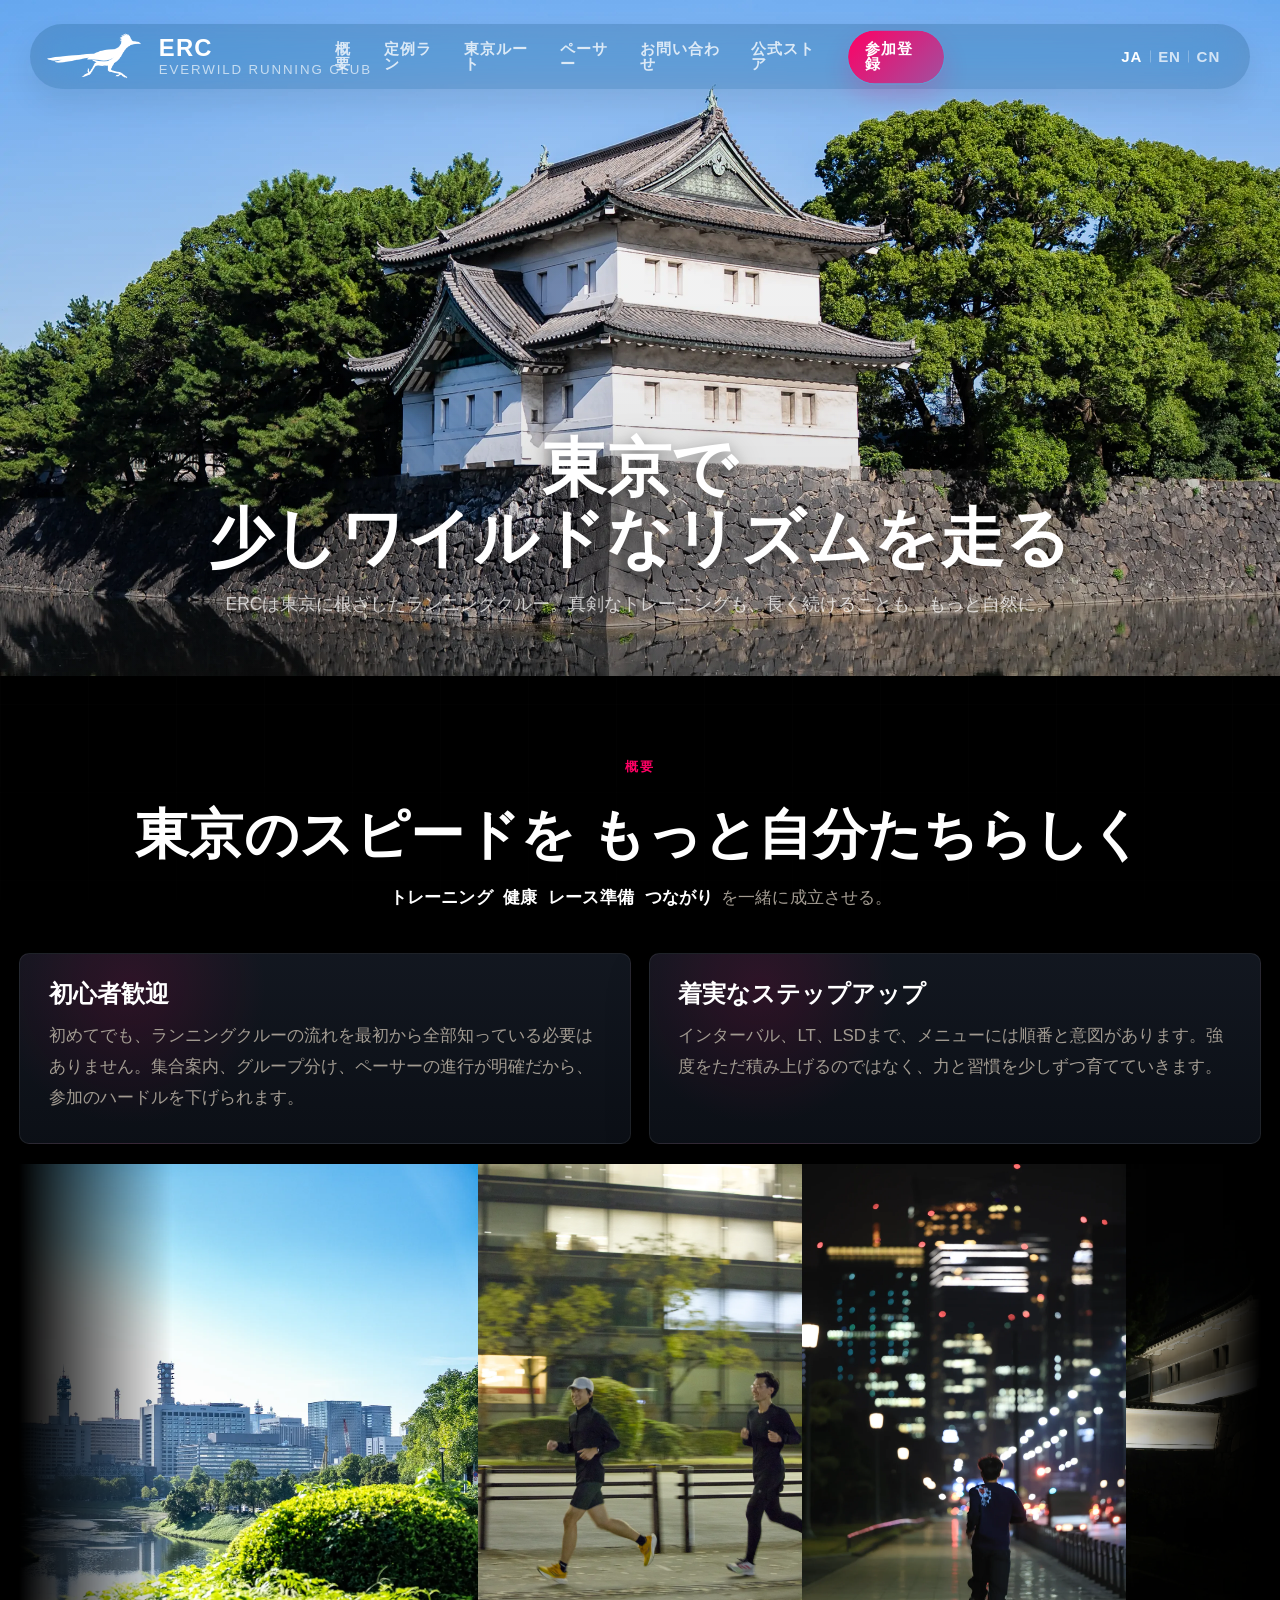
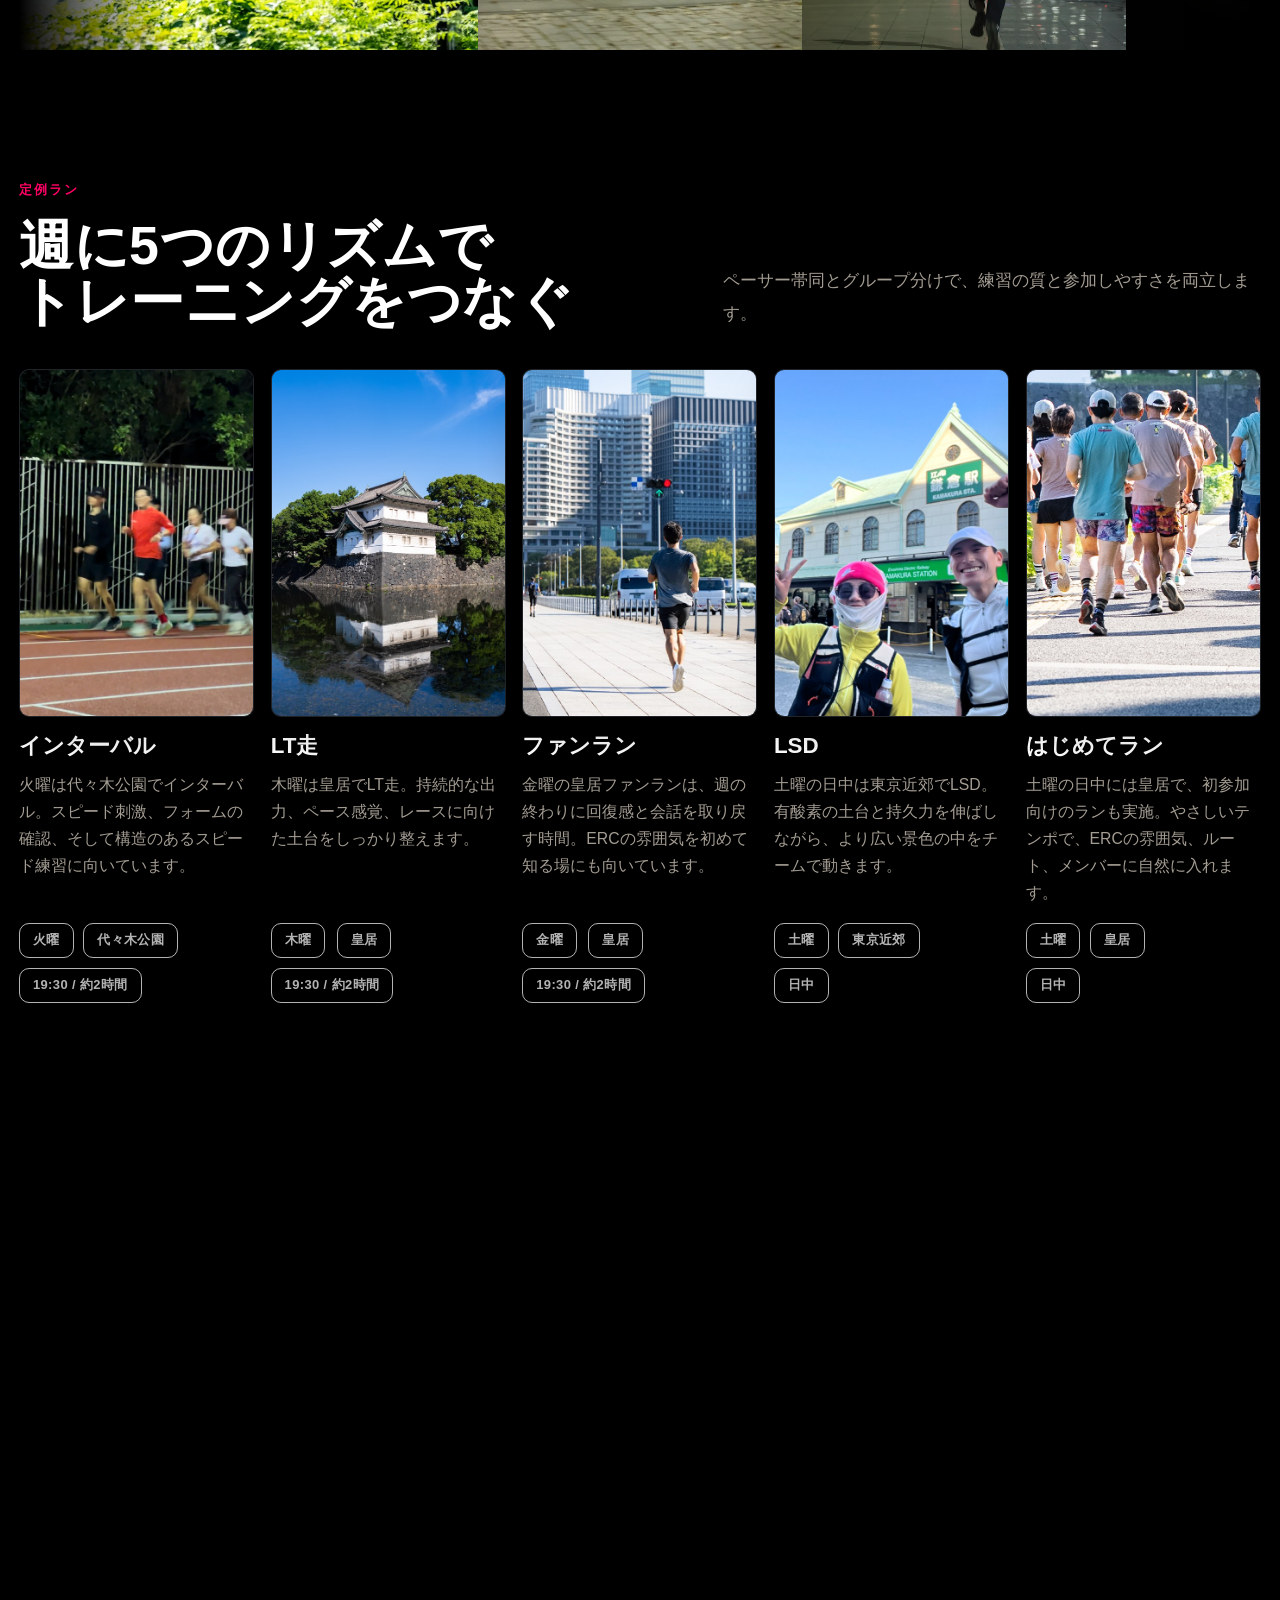
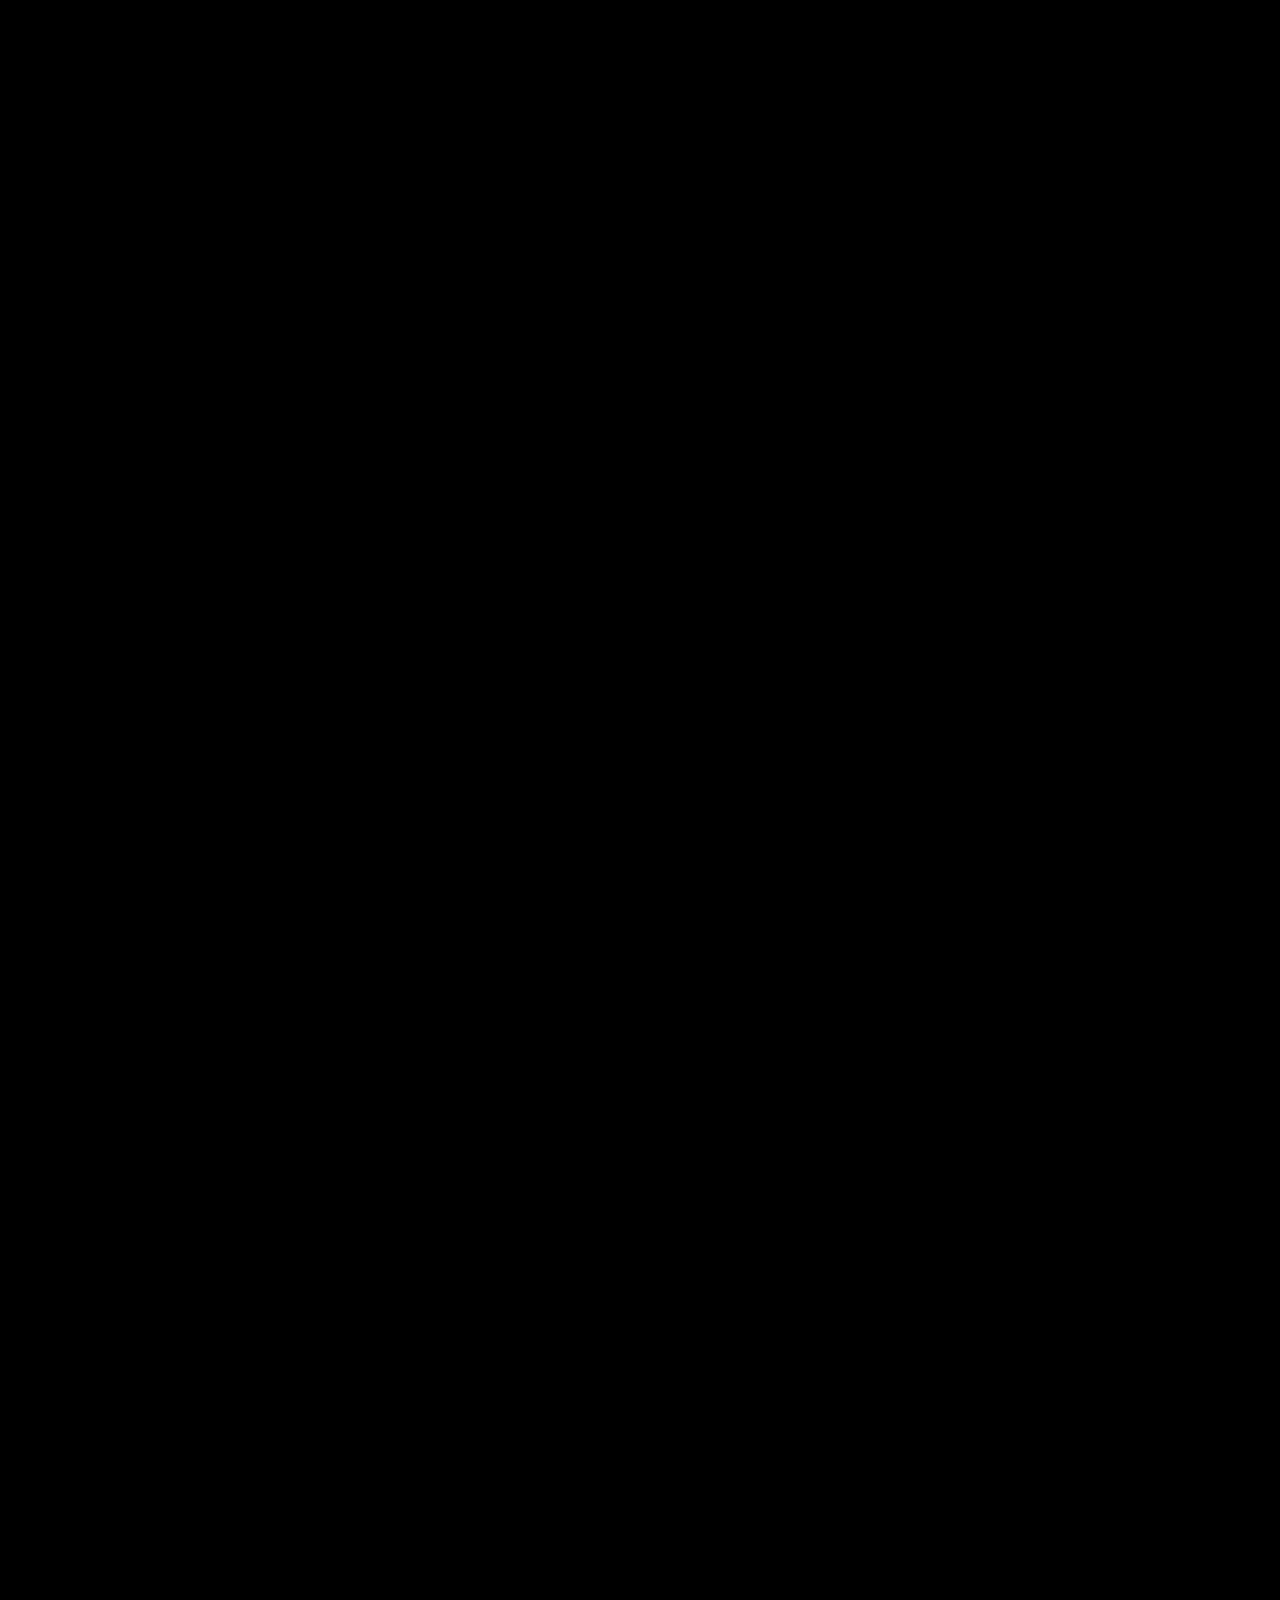
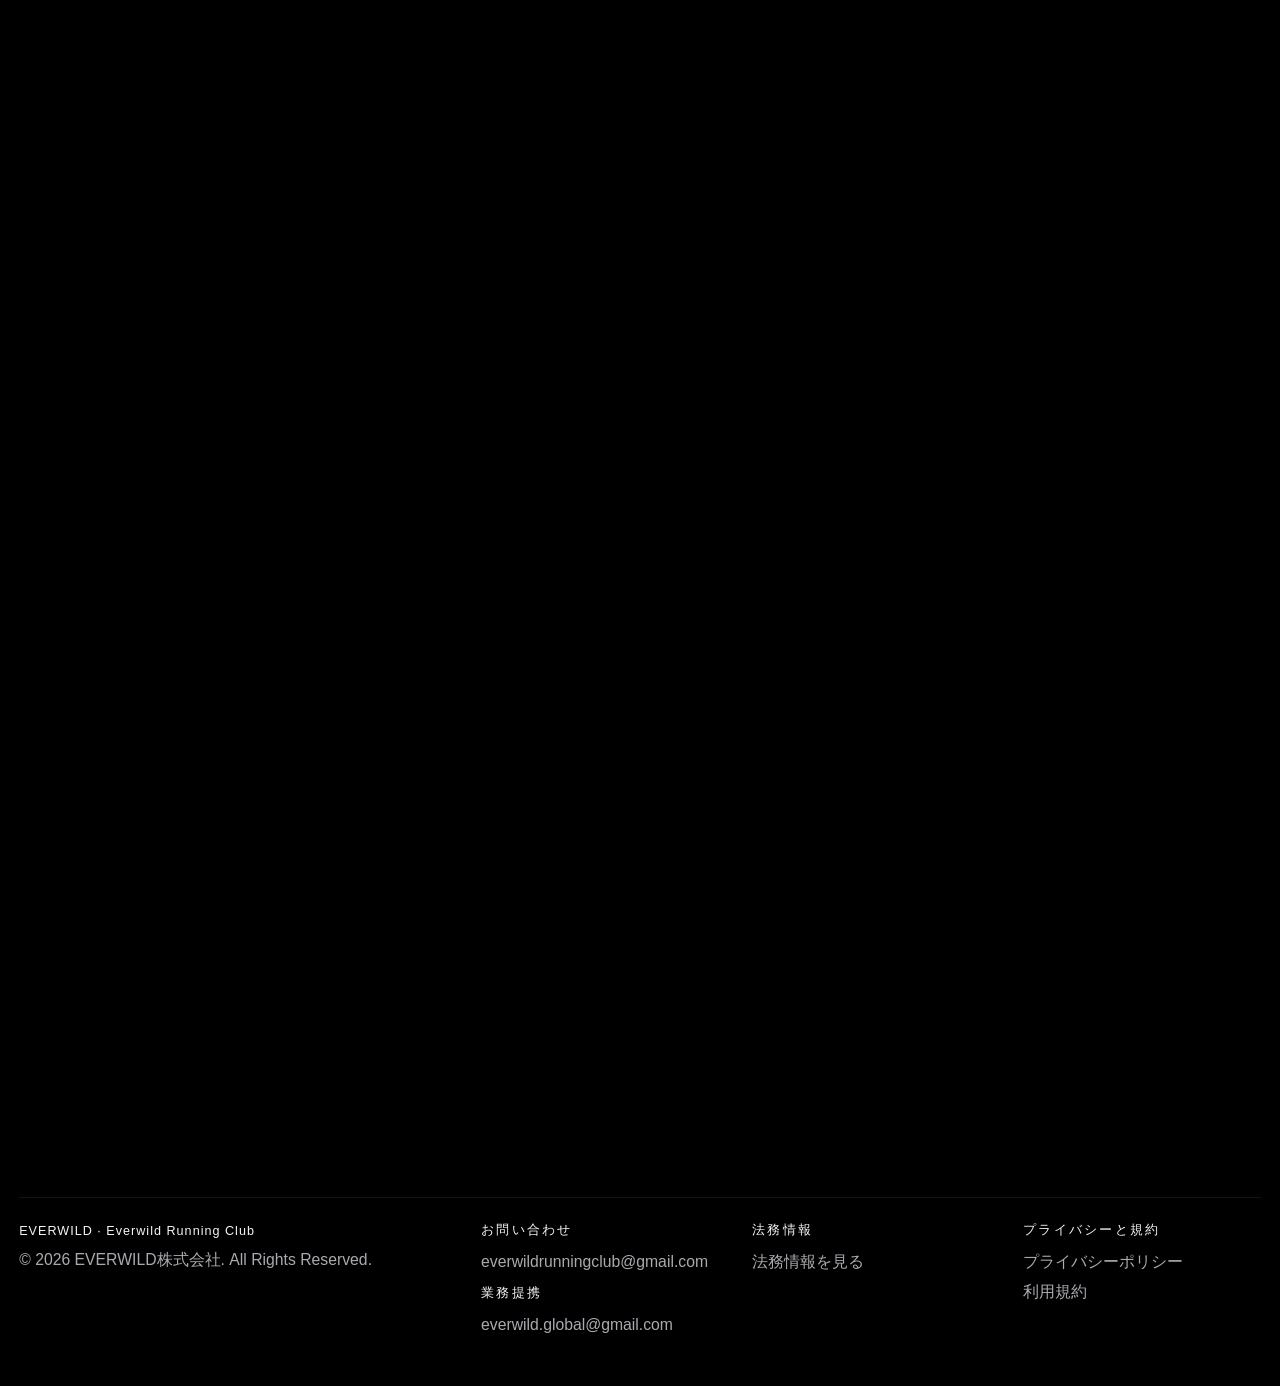
==== everwild-runningclub/index.html @ 0e00174e "Add files via upload" ====
﻿<!DOCTYPE html>
<html lang="ja">
<head>
  <meta charset="UTF-8">
  <meta name="viewport" content="width=device-width, initial-scale=1.0">
  <meta name="description" content="Everwild Running Club is a Tokyo running crew built around structured sessions, pace groups, and long-term consistency.">
  <meta name="theme-color" content="#07090d">
  <title>EVERWILD · Running Club</title>
  <link rel="canonical" href="https://www.everwild-runningclub.com/">
  <link rel="icon" type="image/png" sizes="512x512" href="./assets/images/logo/favicon-white-square.png">
  <link rel="apple-touch-icon" href="./assets/images/logo/favicon-white-square.png">
  <meta property="og:type" content="website">
  <meta property="og:site_name" content="EVERWILD">
  <meta property="og:title" content="EVERWILD · Running Club">
  <meta property="og:description" content="A Tokyo running crew built around structured sessions, pace groups, and long-term consistency.">
  <meta property="og:url" content="https://www.everwild-runningclub.com/">
  <meta property="og:image" content="https://www.everwild-runningclub.com/assets/images/logo/everwild-horizontal-white.png">
  <meta name="twitter:card" content="summary">
  <meta name="twitter:title" content="EVERWILD · Running Club">
  <meta name="twitter:description" content="A Tokyo running crew built around structured sessions, pace groups, and long-term consistency.">
  <meta name="twitter:image" content="https://www.everwild-runningclub.com/assets/images/logo/everwild-horizontal-white.png">
  <link rel="stylesheet" href="./assets/css/shared/site-core.css">
  <link rel="stylesheet" href="./assets/css/pages/home.css">
</head>
<body>
  <header class="site-header">
    <div class="shell">
      <a class="brand" href="#top" aria-label="Everwild Running Club">
        <div class="brand-mark">
          <img class="brand-mark-default" src="./assets/images/logo/logo-bird-mark-white-centered.png" alt="ERC logo">
          <img class="brand-mark-hover" src="./assets/images/logo/logo-bird-mark-hot-centered.png" alt="" aria-hidden="true">
        </div>
        <div class="brand-copy">
          <strong>ERC</strong>
          <span data-i18n="brandLine">Everwild Running Club</span>
        </div>
      </a>

      <div class="header-actions">
        <nav class="nav-links" aria-label="Primary navigation">
          <a href="#manifesto" data-i18n="navManifesto">关于我们</a>
          <a href="#schedule" data-i18n="navSchedule">常规活动</a>
          <a href="#routes" data-i18n="navRoutes">东京跑线</a>
          <a href="#pacers" data-i18n="navPacers">配速团队</a>
          <a class="nav-social" href="#join" data-i18n="navSocial">联系我们</a>
          <a href="#shop" data-i18n="navBrands">官方商店</a>
          <a class="nav-signup" href="./signup/index.html" data-i18n="navSignup">立即报名</a>
        </nav>

        <div class="lang-toggle" aria-label="Language switcher">
          <button type="button" class="is-active" data-lang-toggle="ja" aria-pressed="true">JA</button>
          <button type="button" data-lang-toggle="en" aria-pressed="false">EN</button>
          <button type="button" data-lang-toggle="zh" aria-pressed="false">CN</button>
        </div>
      </div>
    </div>
  </header>

  <main id="top">
    <section class="hero">
      <div class="hero-media" data-hero-carousel aria-hidden="true">
        <div class="hero-media-frame">
          <div class="hero-media-track">
            <figure class="hero-slide is-active">
              <img src="./assets/images/hero/hero-1.webp" alt="" loading="eager" fetchpriority="high" decoding="async" width="2560" height="1440">
            </figure>
            <figure class="hero-slide">
              <img src="./assets/images/hero/hero-2.webp" alt="" loading="eager" fetchpriority="low" decoding="async" width="2560" height="1440">
            </figure>
            <figure class="hero-slide">
              <img src="./assets/images/hero/hero-3.webp" alt="" loading="lazy" fetchpriority="low" decoding="async" width="2560" height="1440">
            </figure>
            <figure class="hero-slide">
              <img src="./assets/images/hero/hero-4.webp" alt="" loading="lazy" fetchpriority="low" decoding="async" width="2560" height="1440">
            </figure>
            <figure class="hero-slide">
              <img src="./assets/images/hero/hero-5.webp" alt="" loading="lazy" fetchpriority="low" decoding="async" width="2560" height="1440">
            </figure>
          </div>
        </div>
      </div>

      <div class="hero-grid">
        <div class="hero-copy" data-reveal>
          <h1 data-i18n-html="heroTitle"><span class="hero-line">在东京</span><span class="hero-line">跑出更野一点的节奏</span></h1>
          <p data-i18n="heroBody">ERC 是一个扎根东京的跑团。让认真训练和长期坚持都更容易</p>
        </div>
      </div>
    </section>

    <section id="manifesto">
      <div class="shell">
        <div class="section-intro" data-reveal>
          <div>
            <span class="section-kicker" data-i18n="manifestoKicker">关于我们</span>
            <h2 class="section-title-lockup" data-i18n-html="manifestoTitle">把东京的速度&nbsp;跑得更有风格</h2>
          </div>
          <p class="manifesto-intro-note" data-i18n-html="manifestoClosing">将 <strong>训练</strong> <strong>健康</strong> <strong>备赛</strong> <strong>社交</strong> 四件事一起成立。</p>
        </div>

        <div class="manifesto-grid">
          <div class="manifesto-card-grid">
            <article class="manifesto-card" data-reveal>
              <h3 data-i18n="manifestoCardTitleOne">新手友好</h3>
              <p data-i18n="manifestoCardBodyOne">第一次参加也不需要先懂一整套跑团规则。清楚的集合说明、分组节奏和领跑带队，会让加入这件事更轻松。</p>
            </article>

            <article class="manifesto-card" data-reveal>
              <h3 data-i18n="manifestoCardTitleTwo">科学进阶</h3>
              <p data-i18n="manifestoCardBodyTwo">从间歇、阈值到 LSD，训练安排有层次也有逻辑。不是一味堆强度，而是让能力和习惯都能一步步长出来。</p>
            </article>
          </div>

          <div class="manifesto-gallery" data-reveal>
            <div class="manifesto-carousel" data-manifesto-carousel>
              <div class="manifesto-carousel-frame">
                <div class="manifesto-carousel-track">
                  <figure class="manifesto-slide is-active" style="--slide-ratio: 2 / 3;">
                    <img src="./assets/images/about/about-1.webp" alt="" loading="lazy" decoding="async" width="1201" height="1800">
                  </figure>
                  <figure class="manifesto-slide" style="--slide-ratio: 2 / 3;">
                    <img src="./assets/images/about/about-2.webp" alt="" loading="lazy" decoding="async" width="1201" height="1800">
                  </figure>
                  <figure class="manifesto-slide" style="--slide-ratio: 2 / 3;">
                    <img src="./assets/images/about/about-3.webp" alt="" loading="lazy" decoding="async" width="1201" height="1800">
                  </figure>
                  <figure class="manifesto-slide" style="--slide-ratio: 2 / 3;">
                    <img src="./assets/images/about/about-4.webp" alt="" loading="lazy" decoding="async" width="1200" height="1800">
                  </figure>
                  <figure class="manifesto-slide" style="--slide-ratio: 3 / 2;">
                    <img src="./assets/images/about/about-5.webp" alt="" loading="lazy" decoding="async" width="2000" height="1333">
                  </figure>
                </div>
              </div>

            </div>
          </div>
        </div>
      </div>
    </section>

    <section class="schedule-section" id="schedule">
      <div class="shell">
        <div class="section-intro" data-reveal>
          <div>
            <span class="section-kicker" data-i18n="scheduleKicker">常规活动</span>
            <h2 class="section-title-lockup" data-i18n-html="scheduleTitle">一周五种节奏<br>让训练保持连续</h2>
          </div>
          <p data-i18n="scheduleBody">领跑带队 + 分组进行，让训练质量和加入体验同时成立。</p>
        </div>

        <div class="schedule-grid">
          <article class="schedule-item is-dark" data-reveal>
            <div class="schedule-card">
              <div class="schedule-visual">
                <img src="./assets/images/runs/interval-run.jpg" alt="Interval run session" loading="lazy" width="540" height="801">
              </div>
            </div>
            <div class="schedule-copy">
              <h3 data-i18n="scheduleCardTitleOne">间歇跑</h3>
              <p data-i18n="scheduleCardBodyOne">周二在代代木公园进行间歇跑，适合速度刺激、跑姿控制和更有结构的速度训练。</p>
              <div class="schedule-meta">
                <span class="schedule-day-tag" data-i18n="scheduleDayOne">Tuesday</span>
                <span data-i18n="scheduleMetaOneA">代代木公园</span>
                <span data-i18n="scheduleMetaOneB">19:30 / 约 2 小时</span>
              </div>
            </div>
          </article>

          <article class="schedule-item" data-reveal>
            <div class="schedule-card">
              <div class="schedule-visual">
                <img src="./assets/images/runs/threshold-run.jpg" alt="Threshold run session" loading="lazy" width="540" height="801">
              </div>
            </div>
            <div class="schedule-copy">
              <h3 data-i18n="scheduleCardTitleTwo">乳酸阈值跑</h3>
              <p data-i18n="scheduleCardBodyTwo">周四在皇居做乳酸阈值跑，让持续输出、节奏控制和比赛准备更扎实。</p>
              <div class="schedule-meta">
                <span class="schedule-day-tag" data-i18n="scheduleDayTwo">Thursday</span>
                <span data-i18n="scheduleMetaTwoA">皇居</span>
                <span data-i18n="scheduleMetaTwoB">19:30 / 约 2 小时</span>
              </div>
            </div>
          </article>

          <article class="schedule-item" data-reveal>
            <div class="schedule-card">
              <div class="schedule-visual">
                <img src="./assets/images/runs/social-run.jpg" alt="Social run session" loading="lazy" width="540" height="801">
              </div>
            </div>
            <div class="schedule-copy">
              <h3 data-i18n="scheduleCardTitleThree">欢乐跑</h3>
              <p data-i18n="scheduleCardBodyThree">周五皇居欢乐跑把社交和恢复感加回来，适合一周收尾，也适合第一次感受 ERC 氛围。</p>
              <div class="schedule-meta">
                <span class="schedule-day-tag" data-i18n="scheduleDayThree">Friday</span>
                <span data-i18n="scheduleMetaThreeA">皇居</span>
                <span data-i18n="scheduleMetaThreeB">19:30 / 约 2 小时</span>
              </div>
            </div>
          </article>

          <article class="schedule-item is-dark" data-reveal>
            <div class="schedule-card">
              <div class="schedule-visual">
                <img src="./assets/images/runs/lsd-run.jpg" alt="LSD session" loading="lazy" width="540" height="801">
              </div>
            </div>
            <div class="schedule-copy">
              <h3 data-i18n="scheduleCardTitleFour">LSD</h3>
              <p data-i18n="scheduleCardBodyFour">周六白天安排东京周边 LSD，把有氧底子和耐力容量拉起来，也让队伍在更开阔的场景里一起移动。</p>
              <div class="schedule-meta">
                <span class="schedule-day-tag" data-i18n="scheduleDayFour">Saturday</span>
                <span data-i18n="scheduleMetaFourA">东京周边</span>
                <span data-i18n="scheduleMetaFourB">白天进行</span>
              </div>
            </div>
          </article>

          <article class="schedule-item" data-reveal>
            <div class="schedule-card">
              <div class="schedule-visual">
                <img src="./assets/images/runs/beginner-run.jpg" alt="Beginner run session" loading="lazy" width="540" height="801">
              </div>
            </div>
            <div class="schedule-copy">
              <h3 data-i18n="scheduleCardTitleFive">新人募集跑</h3>
              <p data-i18n="scheduleCardBodyFive">周六白天也安排皇居新人募集跑，让第一次加入的人能在更友好的节奏里认识 ERC、认识路线、认识队友。</p>
              <div class="schedule-meta">
                <span class="schedule-day-tag" data-i18n="scheduleDayFive">Saturday</span>
                <span data-i18n="scheduleMetaFiveA">皇居</span>
                <span data-i18n="scheduleMetaFiveB">白天进行</span>
              </div>
            </div>
          </article>
        </div>
      </div>
    </section>

    <section class="route-section" id="routes">
      <div class="shell">
        <div class="section-intro" data-reveal>
          <div>
            <span class="section-kicker" data-i18n="routesKicker">东京跑线</span>
            <h2 class="section-title-lockup" data-i18n-html="routesTitle">在皇居提速<br>在代代木呼吸</h2>
          </div>
          <p data-i18n="routesBody">这两个场地已经足够构成 ERC 的训练地图。代代木偏速度刺激与热身空间，皇居偏节奏推进与稳定输出，两者一起构成东京跑团最容易被记住的场景。</p>
        </div>

        <div class="route-grid">
          <article class="route-card route-card--imperial" data-reveal>
            <span class="route-label" data-i18n="routeLabelOne">地点 01</span>
            <h3 data-i18n-html="routeTitleOne">Imperial<br>Palace</h3>
            <p data-i18n="routeBodyOne">皇居是 ERC 的稳定主场，承接周四乳酸阈值跑、周五欢乐跑以及周六新人募集跑。它兼具东京标识性和训练秩序感。</p>
          </article>

          <article class="route-card route-card--yoyogi" data-reveal>
            <span class="route-label" data-i18n="routeLabelTwo">地点 02</span>
            <h3 data-i18n-html="routeTitleTwo">代代木公园</h3>
            <p data-i18n="routeBodyTwo">代代木公园承接周二间歇跑，是更灵活、更开阔、也更适合做速度刺激的场地。它让 ERC 除了稳定的城市秩序感之外，也保留更轻更快的呼吸感。</p>
          </article>
        </div>
      </div>
    </section>

    <section class="pacer-section" id="pacers">
      <div class="shell">
        <div class="section-intro" data-reveal>
          <div>
            <span class="section-kicker" data-i18n="pacersKicker">配速团队</span>
            <h2 data-i18n-html="pacersTitle">把节奏带出来<br>把队伍带起来</h2>
          </div>
          <p data-i18n="pacersBody">在 ERC，pacer 的意义不是站在最前面拍照，而是把节奏、分组、安全感和活动体验真的组织起来。当前这版先用角色型介绍，之后你给我真实姓名、照片和配速能力，我就能替换成正式人物页。</p>
        </div>

        <div class="pacer-grid">
          <article class="pacer-card" data-reveal>
            <div class="pacer-photo pacer-photo--one" aria-hidden="true"></div>
            <h3 data-i18n-html="pacerTitleOne">Interval<br>Pacer</h3>
            <p data-i18n="pacerBodyOne">负责周二代代木间歇跑的带队和分组，让每一组都知道热身、主训练和恢复该怎么推进。</p>
            <div class="pacer-tags">
              <span data-i18n="pacerTagOneA">Tuesday</span>
              <span data-i18n="pacerTagOneB">Yoyogi</span>
              <span data-i18n="pacerTagOneC">Speed Work</span>
            </div>
          </article>

          <article class="pacer-card" data-reveal>
            <div class="pacer-photo pacer-photo--two" aria-hidden="true"></div>
            <h3 data-i18n-html="pacerTitleTwo">Threshold<br>Pacer</h3>
            <p data-i18n="pacerBodyTwo">负责周四皇居乳酸阈值跑的节奏控制，避免整队跑得过猛，也让训练更接近真正可持续的阈值刺激。</p>
            <div class="pacer-tags">
              <span data-i18n="pacerTagTwoA">Thursday</span>
              <span data-i18n="pacerTagTwoB">Imperial</span>
              <span data-i18n="pacerTagTwoC">Tempo</span>
            </div>
          </article>

          <article class="pacer-card" data-reveal>
            <div class="pacer-photo pacer-photo--three" aria-hidden="true"></div>
            <h3 data-i18n-html="pacerTitleThree">Social<br>Pacer</h3>
            <p data-i18n="pacerBodyThree">负责周五皇居欢乐跑，让一周的训练在更轻松、更欢迎聊天的氛围里收尾，也最适合带第一次来的成员融入。</p>
            <div class="pacer-tags">
              <span data-i18n="pacerTagThreeA">Friday</span>
              <span data-i18n="pacerTagThreeB">皇居</span>
              <span data-i18n="pacerTagThreeC">Conversation Pace</span>
            </div>
          </article>

          <article class="pacer-card" data-reveal>
            <div class="pacer-photo pacer-photo--four" aria-hidden="true"></div>
            <h3 data-i18n-html="pacerTitleFour">LSD<br>领跑员</h3>
            <p data-i18n="pacerBodyFour">负责周六 LSD 分组和长距离节奏控制，让长距离队伍保持更稳定的执行。</p>
            <div class="pacer-tags">
              <span data-i18n="pacerTagFourA">Saturday</span>
              <span data-i18n="pacerTagFourB">东京周边</span>
              <span data-i18n="pacerTagFourC">Long Run</span>
            </div>
          </article>
        </div>
      </div>
    </section>

    <section class="join-section" id="join">
      <div class="shell">
        <div class="contact-stage" data-reveal>
          <span class="section-kicker contact-kicker" data-i18n="joinKicker">联系我们</span>
          <div class="contact-icons">
            <a class="contact-icon contact-icon--xhs" href="https://www.xiaohongshu.com/user/profile/6888df4600000000280300a7" target="_blank" rel="noreferrer" aria-label="Xiaohongshu"></a>
            <a class="contact-icon contact-icon--ins" href="https://www.instagram.com/everwildrunningclub" target="_blank" rel="noreferrer" aria-label="Instagram"></a>
            <a class="contact-icon contact-icon--threads" href="https://www.threads.com/@everwildrunningclub" target="_blank" rel="noreferrer" aria-label="Threads"></a>
            <a class="contact-icon contact-icon--tiktok" href="https://www.tiktok.com/@everwildrunningclub" target="_blank" rel="noreferrer" aria-label="TikTok"></a>
            <span class="contact-icon contact-icon--x" aria-label="X"></span>
            <a class="contact-icon contact-icon--youtube" href="https://youtube.com/@everwildrunningclub" target="_blank" rel="noreferrer" aria-label="YouTube"></a>
          </div>
        </div>
      </div>
    </section>

    <section class="brands-section" id="shop">
      <div class="shell">
        <div class="brands-stage">
          <span class="section-kicker brands-kicker" data-i18n="shopKicker" data-reveal>官方商店</span>

          <div class="brand-network brand-network--shop">
            <div class="brand-node brand-node--gear brand-node--shop" data-reveal>
              <div class="brand-visual">
                <img src="./assets/images/logo/everwild-gear-horizontal-white.png" alt="EVERWILD G.E.A.R. logo" loading="lazy" decoding="async">
              </div>
            </div>
          </div>
        </div>
      </div>
    </section>

    <section class="signup-section" id="signup">
      <div class="shell">
        <div class="signup-card" data-reveal>
          <div class="signup-card-copy">
            <span class="section-kicker signup-card-kicker" data-i18n="signupKicker">立即报名</span>
            <h2 class="signup-title" data-i18n-html="signupTitle"><span class="section-title-line">和 ERC 一起开跑</span></h2>
            <p data-i18n="signupBody">填写独立报名页，留下基础信息和训练目标。我们会按活动节奏和分组方式，帮你更顺地加入第一场活动。</p>
          </div>

          <div class="signup-actions signup-card-actions">
            <a class="button button-secondary" href="#schedule" data-i18n="signupBrowse">查看活动</a>
            <a class="button button-primary" href="./signup/index.html" data-i18n="signupPrimary">立即报名</a>
          </div>
        </div>
      </div>
    </section>

    <section class="partners-section" id="partners">
      <div class="shell">
        <div class="partners-stage">
          <span class="section-kicker partners-kicker" data-i18n="partnersKicker" data-reveal>合作伙伴</span>

          <div class="partner-network">
            <a class="partner-link" href="https://www.nedao.com/" target="_blank" rel="noreferrer" aria-label="NEDAO" data-reveal>
              <img src="./assets/images/logo/nedao.avif" alt="NEDAO logo" loading="lazy" decoding="async">
            </a>
          </div>
        </div>
      </div>
    </section>

    <section class="brands-section" id="brands">
      <div class="shell">
        <div class="brands-stage">
          <span class="section-kicker brands-kicker" data-i18n="brandsKicker" data-reveal>品牌矩阵</span>

          <div class="brand-network">
            <div class="brand-node brand-node--core" data-reveal>
              <div class="brand-visual">
                <img src="./assets/images/logo/everwild-horizontal-white.png" alt="EVERWILD logo" loading="lazy" decoding="async">
              </div>
            </div>

            <span class="brand-divider" aria-hidden="true"></span>

            <div class="brand-node brand-node--gear" data-reveal>
              <div class="brand-visual">
                <img src="./assets/images/logo/everwild-gear-horizontal-white.png" alt="EVERWILD G.E.A.R. logo" loading="lazy" decoding="async">
              </div>
            </div>

            <span class="brand-divider" aria-hidden="true"></span>

            <div class="brand-node brand-node--club" data-reveal>
              <div class="brand-visual brand-visual--club">
                <img class="brand-card-mark" src="./assets/images/logo/logo-bird-mark-white-centered.png" alt="" loading="lazy" decoding="async">
                <div class="brand-card-club-lockup">
                  <strong>EVERWILD</strong>
                  <span>Running Club</span>
                </div>
              </div>
            </div>
          </div>
        </div>
      </div>
    </section>
  </main>

  <footer class="site-footer">
    <div class="footer-bar">
      <div class="footer-branding">
        <span class="footer-overline" data-i18n="footerBrandTitle">EVERWILD · Everwild Running Club</span>
        <span class="footer-brand">
          <span data-i18n="footerLeft">© 2026 EVERWILD株式会社. All Rights Reserved.</span>
        </span>
      </div>
      <div class="footer-links">
        <div class="footer-group">
          <span class="footer-group-title" data-i18n="footerContactTitle">联系方式</span>
          <div class="footer-link-list">
            <a class="footer-link" href="mailto:everwildrunningclub@gmail.com" data-i18n="footerContactEmail">everwildrunningclub@gmail.com</a>
          </div>
          <span class="footer-group-title" data-i18n="footerBizTitle">商务合作</span>
          <div class="footer-link-list">
            <a class="footer-link" href="mailto:everwild.global@gmail.com" data-i18n="footerBizEmail">everwild.global@gmail.com</a>
          </div>
        </div>
        <div class="footer-group">
          <span class="footer-group-title" data-i18n="footerLegalTitle">法务信息</span>
          <div class="footer-link-list">
            <a class="footer-link" href="./legal/index.html" data-i18n="footerLegalLink">查看法务信息</a>
          </div>
        </div>
        <div class="footer-group">
          <span class="footer-group-title" data-i18n="footerPolicyTitle">隐私与条款</span>
          <div class="footer-link-list">
            <a class="footer-link" href="./privacy/index.html" data-i18n="footerPrivacy">隐私政策</a>
            <a class="footer-link" href="./terms/index.html" data-i18n="footerTerms">使用条款</a>
          </div>
        </div>
      </div>
    </div>
  </footer>

  <script src="./assets/js/shared/site-i18n.js"></script>
  <script src="./assets/js/pages/home.js"></script>
</body>
</html>
---- everwild-runningclub/assets/css/shared/site-core.css ----
:root {
  --brand-hot: #ff0064;
  --brand-shift: #a050a0;
  --brand: var(--brand-hot);
  --brand-two: var(--brand-shift);
  --white: #ffffff;
  --line: rgba(255, 255, 255, 0.08);
  --card-radius: 10px;
  --content-width: min(1380px, calc(100vw - clamp(1.5rem, 3vw, 3rem)));
  --header-top-gap: clamp(1rem, 1.9vw, 1.45rem);
  --header-side-gap: clamp(1.3rem, 2.35vw, 1.8rem);
  --header-width: calc(100vw - (var(--header-side-gap) * 2));
  --header-shell-radius: 999px;
  --header-shell-gap: 1rem;
  --header-shell-padding-y: 0.36rem;
  --header-shell-padding-x: 0.92rem;
  --header-shell-background: rgba(30, 36, 46, 0.18);
  --header-shell-backdrop: blur(24px) saturate(145%);
  --header-shell-shadow: 0 14px 30px rgba(0, 0, 0, 0.08);
  --header-brand-offset: 0.48rem;
  --header-brand-gap: 0.98rem;
  --header-brand-mark-offset: 0.18rem;
  --header-brand-mark-shift: 2%;
  --header-brand-mark-scale: 1.08;
  --header-nav-gap: 1.05rem;
  --header-font: "Segoe UI Variable", "Segoe UI", Arial, "Microsoft YaHei", "PingFang SC", "Hiragino Sans GB", "Hiragino Sans", "Yu Gothic UI", "Yu Gothic", "Meiryo", "Noto Sans JP", sans-serif;
  --header-link-font-size: 0.86rem;
  --header-link-letter-spacing: 0.06em;
  --header-link-weight: 700;
  --header-signup-padding-y: 0.66rem;
  --header-signup-padding-x: 0.98rem;
  --header-lang-shell-padding: 0.2rem;
  --header-lang-button-padding-y: 0.46rem;
  --header-lang-button-padding-x: 0.84rem;
  --font-latin: "Segoe UI Variable", "Segoe UI", "Helvetica Neue", Arial, sans-serif;
  --font-zh: "Microsoft YaHei", "PingFang SC", "Noto Sans SC", "Source Han Sans SC", "Hiragino Sans GB", "Segoe UI", sans-serif;
  --font-ja: "Noto Sans JP", "Meiryo", "Yu Gothic UI", "Yu Gothic", "Hiragino Sans", "Segoe UI", sans-serif;
  --font-latin-apple: Arial, "Helvetica Neue", sans-serif;
  --font-zh-apple: "PingFang SC", "Hiragino Sans GB", "Noto Sans SC", "Source Han Sans SC", sans-serif;
  --font-ja-apple: "Hiragino Kaku Gothic ProN", "Hiragino Sans", "Noto Sans JP", sans-serif;
  --ui-font: var(--font-ja);
  --heading-font: var(--font-ja);
  --body-font: var(--font-ja);
  --font-body-weight: 400;
  --font-heading-weight: 650;
  --font-strong-weight: 700;
}

* {
  box-sizing: border-box;
}

html {
  scroll-behavior: smooth;
  -webkit-text-size-adjust: 100%;
  text-size-adjust: 100%;
  font-size: 17px;
  text-rendering: optimizeLegibility;
  -webkit-font-smoothing: antialiased;
  -moz-osx-font-smoothing: grayscale;
}

body {
  margin: 0;
  font-family: var(--body-font);
  font-weight: var(--font-body-weight);
}

html:lang(zh),
html[lang^="zh-"] {
  --ui-font: var(--font-zh);
  --heading-font: var(--font-zh);
  --body-font: var(--font-zh);
}

html:lang(en),
html[lang^="en-"] {
  --ui-font: var(--font-latin);
  --heading-font: var(--font-latin);
  --body-font: var(--font-latin);
}

html:lang(ja),
html[lang^="ja-"] {
  --ui-font: var(--font-ja);
  --heading-font: var(--font-ja);
  --body-font: var(--font-ja);
  --font-body-weight: 450;
  --font-heading-weight: 690;
  --font-strong-weight: 730;
  --header-link-weight: 720;
}

html[data-platform="apple"] {
  --font-body-weight: 430;
  --font-heading-weight: 680;
  --font-strong-weight: 720;
  --header-link-weight: 720;
}

html[data-platform="apple"]:lang(zh),
html[data-platform="apple"][lang^="zh-"] {
  --ui-font: var(--font-zh-apple);
  --heading-font: var(--font-zh-apple);
  --body-font: var(--font-zh-apple);
}

html[data-platform="apple"]:lang(en),
html[data-platform="apple"][lang^="en-"] {
  --ui-font: var(--font-latin-apple);
  --heading-font: var(--font-latin-apple);
  --body-font: var(--font-latin-apple);
}

html[data-platform="apple"]:lang(ja),
html[data-platform="apple"][lang^="ja-"] {
  --ui-font: var(--font-ja-apple);
  --heading-font: var(--font-ja-apple);
  --body-font: var(--font-ja-apple);
  --font-body-weight: 455;
  --font-heading-weight: 700;
  --font-strong-weight: 740;
  --header-link-weight: 730;
}

a {
  color: inherit;
  text-decoration: none;
}

img {
  display: block;
  max-width: 100%;
}

button,
input,
select,
textarea {
  font: inherit;
}

.shell {
  width: var(--content-width);
  margin: 0 auto;
}

.site-header {
  position: sticky;
  top: var(--header-top-gap);
  z-index: 100;
  padding: 0;
  background: transparent;
  border: 0;
  backdrop-filter: none;
}

.site-header .shell {
  width: var(--header-width);
  position: relative;
  display: flex;
  align-items: center;
  justify-content: space-between;
  gap: var(--header-shell-gap);
  padding: var(--header-shell-padding-y) var(--header-shell-padding-x);
  border-radius: var(--header-shell-radius);
  border: 0;
  background: var(--header-shell-background);
  backdrop-filter: var(--header-shell-backdrop);
  box-shadow: var(--header-shell-shadow);
}

.brand {
  display: inline-flex;
  align-items: center;
  gap: var(--header-brand-gap);
  min-width: 0;
  margin-left: var(--header-brand-offset);
}

.brand-mark {
  width: 4.8rem;
  height: 3rem;
  display: grid;
  place-items: center;
  overflow: visible;
  flex: 0 0 auto;
  margin-left: var(--header-brand-mark-offset);
}

.brand-mark img {
  grid-area: 1 / 1;
  width: 126%;
  height: auto;
  display: block;
  max-width: none;
  transform: translateX(var(--header-brand-mark-shift)) scale(var(--header-brand-mark-scale));
  transform-origin: center center;
  transition: opacity 180ms ease, transform 180ms ease;
}

.brand-mark .brand-mark-hover {
  opacity: 0;
}

.brand-copy {
  display: grid;
  gap: 0.15rem;
  min-width: 0;
  color: var(--white);
}

.brand-copy strong {
  font-family: var(--header-font);
  font-size: 1.36rem;
  line-height: 1;
  letter-spacing: 0.05em;
  text-transform: none;
  font-weight: 700;
  color: var(--white);
  transition: color 180ms ease;
}

.brand-copy span {
  font-family: var(--header-font);
  font-size: 0.76rem;
  letter-spacing: 0.14em;
  text-transform: uppercase;
  color: rgba(255, 255, 255, 0.66);
  white-space: nowrap;
  transition: color 180ms ease;
}

.brand:hover .brand-mark-default,
.brand:focus-visible .brand-mark-default {
  opacity: 0;
}

.brand:hover .brand-mark-hover,
.brand:focus-visible .brand-mark-hover {
  opacity: 1;
}

.brand:hover .brand-copy strong,
.brand:hover .brand-copy span,
.brand:focus-visible .brand-copy strong,
.brand:focus-visible .brand-copy span {
  color: var(--brand-hot);
}

.header-actions {
  display: flex;
  align-items: center;
  gap: var(--header-shell-gap);
  min-width: 0;
  margin-left: auto;
}

.nav-links {
  position: absolute;
  left: 50%;
  top: 50%;
  display: inline-flex;
  align-items: center;
  gap: var(--header-nav-gap);
  flex-wrap: nowrap;
  justify-content: center;
  min-width: 0;
  transform: translate(-50%, -50%);
}

.nav-links a,
.nav-link {
  font-family: var(--header-font);
  color: rgba(255, 255, 255, 0.78);
  font-size: var(--header-link-font-size);
  font-weight: 700;
  line-height: 1;
  letter-spacing: var(--header-link-letter-spacing);
  text-transform: none;
  transition: color 180ms ease;
}

.nav-links a:not(.nav-signup):hover,
.nav-links a:not(.nav-signup):focus-visible,
.nav-links a.is-current:not(.nav-signup),
.nav-link:not(.nav-signup):hover,
.nav-link:not(.nav-signup):focus-visible,
.nav-link.is-current:not(.nav-signup) {
  color: #ffffff;
}

.nav-signup {
  order: 99;
  position: relative;
  isolation: isolate;
  overflow: hidden;
  padding: var(--header-signup-padding-y) var(--header-signup-padding-x);
  border-radius: var(--header-shell-radius);
  border: 1px solid transparent;
  background: transparent;
  color: var(--white) !important;
  box-shadow: 0 12px 24px rgba(255, 0, 100, 0.18);
  transition:
    color 240ms cubic-bezier(0.22, 1, 0.36, 1),
    border-color 420ms cubic-bezier(0.22, 1, 0.36, 1),
    box-shadow 420ms cubic-bezier(0.22, 1, 0.36, 1);
}

.nav-signup::before,
.nav-signup::after {
  content: "";
  position: absolute;
  inset: 0;
  border-radius: inherit;
  pointer-events: none;
}

.nav-signup::before {
  z-index: -2;
  background: linear-gradient(135deg, var(--brand-hot), var(--brand-shift));
  opacity: 1;
  transition: opacity 420ms cubic-bezier(0.22, 1, 0.36, 1);
}

.nav-signup::after {
  z-index: -1;
  background: linear-gradient(135deg, rgba(255, 0, 100, 0.16), rgba(160, 80, 160, 0.12));
  opacity: 0;
  transition: opacity 420ms cubic-bezier(0.22, 1, 0.36, 1);
}

.nav-signup:hover,
.nav-signup:focus-visible {
  color: var(--white) !important;
  border-color: rgba(255, 0, 100, 0.72);
  box-shadow:
    0 12px 24px rgba(255, 0, 100, 0.12),
    0 0 0 1px rgba(255, 0, 100, 0.18) inset;
  transform: none;
}

.nav-signup:hover::before,
.nav-signup:focus-visible::before {
  opacity: 0;
}

.nav-signup:hover::after,
.nav-signup:focus-visible::after {
  opacity: 1;
}

.nav-social {
  order: 0;
}

.lang-toggle {
  position: absolute;
  right: calc(var(--header-shell-padding-x) + 0.78rem);
  top: 50%;
  transform: translateY(-50%);
  display: inline-flex;
  align-items: center;
  justify-content: flex-end;
  gap: 0.9rem;
  padding: 0;
  background: transparent;
  border: 0;
}

.lang-toggle button {
  display: inline-flex;
  align-items: center;
  justify-content: center;
  position: relative;
  font-family: var(--header-font);
  border: 0;
  border-radius: 0;
  padding: 0;
  cursor: pointer;
  color: rgba(255, 255, 255, 0.74);
  background: transparent;
  transition: color 180ms ease;
  font-size: var(--header-link-font-size);
  line-height: 1;
  font-weight: 700;
  letter-spacing: var(--header-link-letter-spacing);
}

.lang-toggle button + button::before {
  content: "";
  position: absolute;
  left: -0.48rem;
  top: 50%;
  width: 1px;
  height: 0.8em;
  background: rgba(255, 255, 255, 0.28);
  transform: translateY(-50%);
  pointer-events: none;
}

.lang-toggle button.is-active {
  color: var(--white);
}

.lang-toggle button:hover,
.lang-toggle button:focus-visible {
  color: var(--brand-hot);
}

@media (min-width: 1280px) {
  html {
    font-size: 17.5px;
  }
}

@media (min-width: 1600px) {
  :root {
    --content-width: min(1480px, calc(100vw - 2.25rem));
  }

  html {
    font-size: 18px;
  }
}

@media (max-width: 760px) {
  html {
    font-size: 16.25px;
  }

  :root {
    --header-top-gap: 0.95rem;
    --header-side-gap: 1.15rem;
  }

  .site-header .shell {
    flex-wrap: wrap;
    padding: 0.82rem 1rem;
  }

  .header-actions {
    width: 100%;
    gap: 0.8rem;
  }

  .site-header .shell,
  .header-actions,
  .nav-links {
    gap: 0.8rem;
  }

  .nav-links {
    position: static;
    order: 3;
    width: 100%;
    flex-wrap: wrap;
    justify-content: space-between;
    transform: none;
  }

  .lang-toggle {
    position: static;
    right: auto;
    top: auto;
    transform: none;
  }
}
---- everwild-runningclub/assets/css/pages/home.css ----
﻿:root {
  --ink: #f3ede5;
  --ink-soft: #d1c8bc;
  --sand: #06080d;
  --paper: #090b11;
  --stone: #131820;
  --text: #ece7df;
  --muted: #a39c92;
  --surface: rgba(15, 20, 27, 0.88);
  --surface-strong: rgba(19, 26, 36, 0.96);
  --surface-soft: rgba(255, 255, 255, 0.04);
  --shadow: 0 28px 80px rgba(0, 0, 0, 0.32);
  --section-scroll-offset: 5.9rem;
  --section-min-compact: clamp(430px, 56svh, 620px);
  --section-min-standard: clamp(540px, 70svh, 780px);
  --section-min-expanded: clamp(620px, 78svh, 860px);
  --hero-header-overlap: clamp(6.25rem, 8vw, 7.2rem);
  --hero-bottom-buffer: clamp(2.5rem, 3.5vw, 3.35rem);
  --hero-surface-background: transparent;
  --hero-height-desktop: calc(100svh + var(--hero-bottom-buffer));
  --hero-runtime-height: var(--hero-height-desktop);
  --hero-copy-width: min(100%, 56rem);
  --hero-copy-padding-top: clamp(6.4rem, 10vh, 8rem);
  --hero-copy-padding-bottom: clamp(3rem, 4.4vw, 4rem);
  --hero-subtitle-max-width: 34rem;
  --hero-subtitle-mobile-max-width: 30rem;
  --hero-mobile-padding-top: 1.8rem;
  --hero-mobile-copy-min-height: min(80svh, 760px);
  --hero-mobile-copy-padding-top: 6.2rem;
  --hero-mobile-copy-padding-bottom: 2.8rem;
}

body {
  background: #000000;
  color: var(--text);
  overflow-x: hidden;
}

body::before {
  content: "";
  position: fixed;
  inset: 0;
  z-index: -1;
  background-image:
    linear-gradient(rgba(255, 255, 255, 0.03) 1px, transparent 1px),
    linear-gradient(90deg, rgba(255, 255, 255, 0.03) 1px, transparent 1px);
  background-size: 88px 88px;
  mask-image: linear-gradient(180deg, rgba(0, 0, 0, 0.5), rgba(0, 0, 0, 0.14));
  pointer-events: none;
}

::selection {
  background: rgba(255, 0, 100, 0.24);
}

section > .shell {
  min-height: var(--section-min-standard);
  display: grid;
  align-content: start;
}

@supports (content-visibility: auto) {
  #manifesto > .shell,
  .schedule-section > .shell,
  .route-section > .shell,
  .pacer-section > .shell,
  .partners-section > .shell,
  .brands-section > .shell,
  .join-section > .shell,
  .signup-section > .shell,
  footer .shell {
    content-visibility: auto;
    contain-intrinsic-size: 720px;
  }
}

#manifesto > .shell,
.route-section > .shell {
  min-height: clamp(560px, 72svh, 800px);
}

.schedule-section > .shell,
.pacer-section > .shell {
  min-height: var(--section-min-expanded);
}

.signup-section > .shell {
  min-height: auto;
}
    .hero {
      position: relative;
      overflow: hidden;
      margin-top: calc(var(--hero-header-overlap) * -1);
      height: var(--hero-runtime-height);
      min-height: var(--hero-runtime-height);
      padding: 0;
      background: var(--hero-surface-background);
      color: var(--white);
    }

    .hero-media {
      position: absolute;
      inset: 0;
      pointer-events: none;
      z-index: 0;
    }

    .hero-media-frame {
      width: 100%;
      height: 100%;
      min-height: 100%;
      overflow: hidden;
    }

    .hero-media-track {
      position: relative;
      width: 100%;
      height: 100%;
    }

.hero-slide {
      margin: 0;
      position: absolute;
      inset: 0;
      display: block;
      width: 100%;
      height: 100%;
      min-height: 100%;
      opacity: 0;
      transition: opacity 900ms ease;
      will-change: opacity;
      overflow: hidden;
      pointer-events: none;
    }

    .hero-slide.is-active {
      opacity: 1;
      z-index: 1;
    }

    .hero-slide img {
      width: 100%;
      height: auto;
      object-fit: contain;
      object-position: top center;
      filter: none;
      transform: none;
      align-self: flex-start;
    }

    .hero::before {
      content: "";
      position: absolute;
      inset: 0;
      background: linear-gradient(180deg, rgba(8, 10, 15, 0) 0%, rgba(8, 10, 15, 0.06) 54%, rgba(8, 10, 15, 0.18) 100%);
      pointer-events: none;
      z-index: 1;
    }

    .hero::after {
      content: none;
    }

    .hero-grid {
      width: var(--content-width);
      height: 100%;
      min-height: 100%;
      margin: 0 auto;
      display: grid;
      grid-template-columns: 1fr;
      justify-items: center;
      position: relative;
      z-index: 2;
    }

    .hero-copy {
      width: var(--hero-copy-width);
      height: 100%;
      min-height: 100%;
      padding: var(--hero-copy-padding-top) 0 var(--hero-copy-padding-bottom);
      position: relative;
      display: flex;
      flex-direction: column;
      justify-content: flex-end;
      align-items: center;
      text-align: center;
    }

    .eyebrow {
      display: inline-flex;
      align-items: center;
      color: rgba(255, 255, 255, 0.76);
      font-size: 0.76rem;
      letter-spacing: 0.14em;
      text-transform: uppercase;
    }

    .eyebrow::before {
      content: none;
    }

    .hero-copy h1 {
      margin: 0;
      max-width: none;
      display: inline-flex;
      flex-direction: column;
      align-items: center;
      gap: 0.08em;
      font-family: var(--heading-font);
      font-size: clamp(2.8rem, 5vw, 5.2rem);
      line-height: 1.02;
      letter-spacing: 0.01em;
      text-transform: none;
      font-weight: var(--font-heading-weight);
      white-space: normal;
      color: var(--white);
      text-shadow: 0 0.08em 0.22em rgba(0, 0, 0, 0.34), 0 0.45rem 1.8rem rgba(0, 0, 0, 0.34);
    }

    .hero-copy h1 .hero-line {
      display: block;
      white-space: nowrap;
    }

    .hero-copy p {
      margin: 1rem 0 0;
      max-width: var(--hero-subtitle-max-width);
      font-size: clamp(1rem, 1.1vw, 1.12rem);
      line-height: 1.75;
      color: rgba(255, 255, 255, 0.72);
      text-shadow: 0 0.24rem 1rem rgba(0, 0, 0, 0.3);
    }

    html[lang^="ja"] .hero-copy p {
      display: inline-block;
      align-self: center;
      width: max-content;
      max-width: none !important;
      overflow: visible;
      white-space: nowrap;
    }

    html[lang^="en"] .hero-copy p {
      width: fit-content;
      max-width: none;
      white-space: nowrap;
      font-size: clamp(1rem, 1.1vw, 1.12rem);
      line-height: 1.7;
    }

    .button {
      display: inline-flex;
      align-items: center;
      justify-content: center;
      gap: 0.6rem;
      min-height: 3.2rem;
      padding: 0.9rem 1.35rem;
      border-radius: 999px;
      border: 1px solid transparent;
      font-weight: var(--font-strong-weight);
      letter-spacing: 0.06em;
      text-transform: none;
      transition: transform 180ms ease, box-shadow 180ms ease, border-color 180ms ease, background 180ms ease;
    }

    .button:hover,
    .button:focus-visible {
      transform: translateY(-2px);
    }

    .button-primary {
      background: linear-gradient(135deg, var(--brand-hot), var(--brand-shift));
      color: var(--white);
      box-shadow: 0 18px 40px rgba(255, 0, 100, 0.26);
    }

    .button-secondary {
      border-color: rgba(255, 255, 255, 0.22);
      color: var(--white);
      background: rgba(255, 255, 255, 0.04);
    }

    section {
      position: relative;
      padding: 3.15rem 0 4.2rem;
      scroll-margin-top: var(--section-scroll-offset);
    }

    #manifesto {
      padding-top: clamp(4.2rem, 6.4vw, 5.4rem);
    }

    .section-intro {
      display: grid;
      grid-template-columns: minmax(0, 1fr) minmax(260px, 0.8fr);
      gap: 1.8rem;
      align-items: end;
      margin-bottom: 2.2rem;
    }

    .section-kicker {
      display: inline-flex;
      align-items: center;
      margin-bottom: 1rem;
      color: var(--brand-hot);
      letter-spacing: 0.16em;
      text-transform: uppercase;
      font-size: 0.75rem;
      font-weight: 800;
    }

    .section-kicker::before {
      content: none;
    }

    .section-intro h2 {
      margin: 0;
      max-width: 13ch;
      font-family: var(--heading-font);
      font-size: clamp(2.15rem, 4.2vw, 3.8rem);
      line-height: 1.06;
      letter-spacing: 0.01em;
      text-transform: none;
      color: var(--white);
      font-weight: var(--font-heading-weight);
    }

    .section-intro .section-title-lockup {
      max-width: none;
    }

    .section-intro p {
      margin: 0;
      font-size: 0.98rem;
      line-height: 1.95;
      color: var(--muted);
    }

    .manifesto-intro-note {
      max-width: 24rem;
      font-size: 0.92rem;
      line-height: 1.9;
      letter-spacing: 0.01em;
      color: rgba(255, 255, 255, 0.76);
    }

    #manifesto .section-intro {
      grid-template-columns: 1fr;
      justify-items: center;
      text-align: center;
      gap: 1rem;
    }

    #manifesto .section-intro > div {
      width: 100%;
      display: grid;
      justify-items: center;
      gap: 0.72rem;
    }

    #manifesto .section-intro .section-kicker {
      justify-self: center;
    }

    #manifesto .section-intro h2 {
      max-width: none;
    }

    #manifesto .manifesto-intro-note {
      max-width: 36rem;
    }

    .manifesto-intro-note strong {
      color: var(--white);
      font-weight: var(--font-strong-weight);
      margin: 0 0.16rem;
    }

    .manifesto-grid {
      display: grid;
      gap: 1.15rem;
    }

    .manifesto-card-grid {
      display: grid;
      grid-template-columns: repeat(2, minmax(0, 1fr));
      gap: 1rem;
    }

    .manifesto-card {
      padding: 1.65rem;
      border-radius: var(--card-radius);
      background:
        radial-gradient(circle at 18% 18%, rgba(255, 0, 100, 0.12), transparent 26%),
        linear-gradient(180deg, rgba(19, 24, 33, 0.96), rgba(12, 16, 23, 0.96));
      border: 1px solid rgba(255, 255, 255, 0.08);
      box-shadow: 0 18px 46px rgba(0, 0, 0, 0.2);
      transition: transform 260ms ease, border-color 260ms ease, box-shadow 260ms ease;
    }

    .manifesto-card:hover,
    .manifesto-card:focus-within {
      transform: translateY(-0.32rem);
      border-color: rgba(255, 255, 255, 0.16);
      box-shadow: 0 26px 58px rgba(0, 0, 0, 0.26);
    }

    .manifesto-card h3 {
      margin: 0 0 0.75rem;
      font-family: var(--heading-font);
      font-size: clamp(1.18rem, 1.85vw, 1.58rem);
      line-height: 1.08;
      letter-spacing: 0;
      color: var(--white);
      font-weight: var(--font-heading-weight);
      white-space: nowrap;
    }

    .manifesto-card p {
      margin: 0;
      color: var(--muted);
      line-height: 1.82;
      font-size: 0.97rem;
    }

    .manifesto-gallery {
      padding: 0;
      background: transparent;
      border: 0;
      box-shadow: none;
    }

    .manifesto-carousel {
      display: grid;
      gap: 0;
    }

    .manifesto-carousel-frame {
      position: relative;
      overflow: hidden;
      height: clamp(21rem, 38vw, 31rem);
      border-radius: 0;
      background: transparent;
      border: 0;
      box-shadow: none;
      --carousel-fade-edge: clamp(4.4rem, 12vw, 9.5rem);
      -webkit-mask-image: linear-gradient(
        90deg,
        transparent 0,
        #000 var(--carousel-fade-edge),
        #000 calc(100% - var(--carousel-fade-edge)),
        transparent 100%
      );
      mask-image: linear-gradient(
        90deg,
        transparent 0,
        #000 var(--carousel-fade-edge),
        #000 calc(100% - var(--carousel-fade-edge)),
        transparent 100%
      );
      -webkit-mask-repeat: no-repeat;
      mask-repeat: no-repeat;
      -webkit-mask-size: 100% 100%;
      mask-size: 100% 100%;
    }

    .manifesto-carousel-track {
      display: flex;
      align-items: stretch;
      width: max-content;
      height: 100%;
      transition: transform 760ms cubic-bezier(0.22, 0.61, 0.36, 1);
      will-change: transform;
    }

    .manifesto-slide {
      margin: 0;
      position: relative;
      flex: 0 0 auto;
      width: auto;
      height: 100%;
      aspect-ratio: var(--slide-ratio, 2 / 3);
      display: flex;
      align-items: center;
      justify-content: center;
      padding: 0;
    }

    .manifesto-slide::after {
      content: none;
    }

    .manifesto-slide img {
      width: 100%;
      height: 100%;
      object-fit: cover;
      object-position: center;
      filter: none;
    }

    .manifesto-line {
      padding: 1.2rem 1.4rem 1.25rem;
      border-radius: var(--card-radius);
      background:
        linear-gradient(135deg, rgba(255, 0, 100, 0.14), rgba(160, 80, 160, 0.14)),
        rgba(255, 255, 255, 0.03);
      border: 1px solid rgba(255, 255, 255, 0.08);
      color: rgba(255, 255, 255, 0.84);
      text-align: center;
      line-height: 1.8;
      font-size: 1rem;
      letter-spacing: 0.02em;
    }

    .manifesto-line strong {
      color: var(--white);
      font-weight: var(--font-strong-weight);
      margin: 0 0.18rem;
    }

    .route-section {
      background: transparent;
    }

    .route-grid {
      display: grid;
      grid-template-columns: repeat(2, minmax(0, 1fr));
      gap: 1.25rem;
    }

    .route-card {
      --route-image: none;
      --route-focus: 50% 50%;
      --route-zoom: 1.04;
      position: relative;
      min-height: 24.5rem;
      padding: 2rem;
      border-radius: var(--card-radius);
      overflow: hidden;
      background: var(--surface);
      border: 1px solid rgba(255, 255, 255, 0.08);
      box-shadow: 0 24px 60px rgba(0, 0, 0, 0.22);
      display: grid;
      align-content: end;
      isolation: isolate;
      transition: transform 260ms ease, border-color 260ms ease, box-shadow 260ms ease;
    }

    .route-card::before {
      content: "";
      position: absolute;
      inset: 0;
      background-image: var(--route-image);
      background-size: cover;
      background-position: var(--route-focus);
      background-repeat: no-repeat;
      transform: scale(var(--route-zoom));
      transform-origin: center center;
      transition: transform 900ms ease, filter 900ms ease;
      z-index: -2;
    }

    .route-card--imperial {
      --route-image: url("../../images/routes/imperial.webp");
      --route-focus: 50% 50%;
      --route-zoom: 1.04;
    }

    .route-card--yoyogi {
      --route-image: url("../../images/routes/yoyogi.webp");
      --route-focus: 50% 50%;
      --route-zoom: 1.04;
    }

    .route-card::after {
      content: none;
    }

    .route-card .route-label {
      display: inline-flex;
      align-items: center;
      width: fit-content;
      gap: 0.6rem;
      padding: 0.45rem 0.85rem;
      border-radius: 999px;
      background: rgba(255, 255, 255, 0.08);
      border: 1px solid rgba(255, 255, 255, 0.14);
      color: rgba(255, 255, 255, 0.74);
      font-size: 0.78rem;
      letter-spacing: 0.16em;
      text-transform: uppercase;
    }

    .route-card h3 {
      margin: 1rem 0 0.7rem;
      max-width: none;
      font-family: var(--heading-font);
      font-size: clamp(2.2rem, 4.2vw, 3.6rem);
      line-height: 1.03;
      letter-spacing: 0.01em;
      text-transform: none;
      color: var(--white);
      font-weight: var(--font-heading-weight);
      text-shadow: 0 0.08em 0.24em rgba(0, 0, 0, 0.38), 0 0.5rem 1.5rem rgba(0, 0, 0, 0.34);
    }

    .route-card p {
      max-width: 32rem;
      margin: 0;
      color: rgba(255, 255, 255, 0.72);
      line-height: 1.9;
      font-size: 0.98rem;
      text-shadow: 0 0.28rem 1rem rgba(0, 0, 0, 0.32);
    }

    .route-card:hover::before {
      transform: scale(1.06);
      filter: saturate(1.05) contrast(1.04);
    }


    .schedule-section {
      background: transparent;
    }

    .schedule-grid {
      display: grid;
      grid-template-columns: repeat(5, minmax(0, 1fr));
      gap: 0.95rem;
    }

    .schedule-item {
      display: flex;
      flex-direction: column;
      min-width: 0;
    }

    .schedule-card {
      position: relative;
      min-height: 0;
      padding: 0;
      border-radius: var(--card-radius);
      overflow: hidden;
      background: var(--surface);
      border: 1px solid rgba(255, 255, 255, 0.08);
      box-shadow: 0 18px 46px rgba(0, 0, 0, 0.2);
      transition: transform 260ms ease, border-color 260ms ease, box-shadow 260ms ease;
    }

    .schedule-visual {
      width: 100%;
      overflow: hidden;
      background: rgba(255, 255, 255, 0.02);
    }

    .schedule-visual img {
      display: block;
      width: 100%;
      height: auto;
      transform: scale(1);
      transition: transform 320ms ease;
    }

    .schedule-card::before {
      content: none;
    }

    .schedule-item.is-dark .schedule-card {
      background: var(--surface);
      border-color: rgba(255, 255, 255, 0.08);
      color: var(--text);
    }

    .schedule-copy {
      width: 100%;
      display: flex;
      flex-direction: column;
      align-items: flex-start;
      flex: 1;
      padding-top: 1rem;
    }

    .schedule-day,
    .schedule-day-tag {
      display: inline-flex;
      align-items: center;
      justify-content: center;
      width: fit-content;
      min-height: 2rem;
      padding: 0.42rem 0.74rem;
      border-radius: var(--card-radius);
      background: transparent;
      border: 1px solid rgba(255, 255, 255, 0.7);
      color: rgba(255, 255, 255, 0.7);
      font-size: 0.75rem;
      letter-spacing: 0.08em;
      text-transform: uppercase;
      font-weight: var(--font-strong-weight);
      transition: border-color 220ms ease, color 220ms ease;
    }

    .schedule-copy h3 {
      margin: 0 0 0.7rem;
      font-family: var(--heading-font);
      font-size: clamp(1.28rem, 1.35vw, 1.56rem);
      line-height: 1.1;
      letter-spacing: 0;
      text-transform: none;
      color: var(--white);
      font-weight: var(--font-heading-weight);
    }

    .schedule-copy p {
      margin: 0;
      color: var(--muted);
      line-height: 1.72;
      font-size: 0.9rem;
    }

    .schedule-meta {
      display: grid;
      grid-template-columns: repeat(2, max-content);
      justify-items: start;
      align-content: start;
      gap: 0.55rem;
      margin-top: auto;
      padding-top: 0.95rem;
    }

    .schedule-meta span {
      display: inline-flex;
      align-items: center;
      max-width: 100%;
      min-height: 2rem;
      width: fit-content;
      padding: 0.42rem 0.74rem;
      border-radius: var(--card-radius);
      background: transparent;
      border: 1px solid rgba(255, 255, 255, 0.7);
      color: rgba(255, 255, 255, 0.7);
      font-size: 0.74rem;
      letter-spacing: 0.03em;
      font-weight: var(--font-strong-weight);
      transition: border-color 220ms ease, color 220ms ease;
    }

    .schedule-meta span:nth-child(3) {
      grid-column: 1 / -1;
    }

    .schedule-meta span::before {
      content: none;
    }

    .pacer-section {
      background: transparent;
    }

    #pacers .section-intro h2 {
      max-width: 15.5ch;
    }

    html[lang^="ja"] #pacers .section-intro h2 {
      max-width: 17ch;
    }

    .pacer-grid {
      display: grid;
      grid-template-columns: repeat(4, minmax(0, 1fr));
      gap: 1rem;
    }

    .pacer-card {
      position: relative;
      min-height: 23.5rem;
      padding: 1.25rem;
      border-radius: var(--card-radius);
      overflow: hidden;
      background: var(--surface);
      border: 1px solid rgba(255, 255, 255, 0.08);
      box-shadow: 0 18px 46px rgba(0, 0, 0, 0.18);
      display: flex;
      flex-direction: column;
      align-items: flex-start;
      transition: transform 260ms ease, border-color 260ms ease, box-shadow 260ms ease;
    }

    .pacer-card::before {
      content: "";
      position: absolute;
      inset: auto 0 0 0;
      height: 0.3rem;
      background: linear-gradient(90deg, var(--brand-hot), var(--brand-shift));
    }

    .pacer-photo {
      width: 100%;
      aspect-ratio: 4 / 5;
      border-radius: var(--card-radius);
      position: relative;
      overflow: hidden;
      margin-bottom: 1rem;
      background:
        radial-gradient(circle at 18% 18%, rgba(255, 0, 100, 0.1), transparent 24%),
        radial-gradient(circle at 82% 20%, rgba(160, 80, 160, 0.1), transparent 24%),
        linear-gradient(180deg, rgba(18, 23, 31, 0.96), rgba(9, 12, 18, 0.98));
      border: 1px dashed rgba(255, 255, 255, 0.14);
      transition: transform 260ms ease, border-color 260ms ease, box-shadow 260ms ease, filter 260ms ease;
    }

    .pacer-photo::after {
      content: "";
      position: absolute;
      inset: 0.85rem;
      border-radius: var(--card-radius);
      border: 1px solid rgba(255, 255, 255, 0.05);
      pointer-events: none;
    }

    .pacer-photo--two {
      background:
        radial-gradient(circle at 24% 18%, rgba(160, 80, 160, 0.12), transparent 24%),
        radial-gradient(circle at 78% 22%, rgba(255, 0, 100, 0.08), transparent 22%),
        linear-gradient(180deg, rgba(18, 23, 31, 0.96), rgba(9, 12, 18, 0.98));
    }

    .pacer-photo--three {
      background:
        radial-gradient(circle at 20% 22%, rgba(255, 0, 100, 0.09), transparent 22%),
        radial-gradient(circle at 72% 16%, rgba(160, 80, 160, 0.13), transparent 24%),
        linear-gradient(180deg, rgba(18, 23, 31, 0.96), rgba(9, 12, 18, 0.98));
    }

    .pacer-photo--four {
      background:
        radial-gradient(circle at 16% 20%, rgba(160, 80, 160, 0.1), transparent 22%),
        radial-gradient(circle at 80% 22%, rgba(255, 0, 100, 0.1), transparent 22%),
        linear-gradient(180deg, rgba(18, 23, 31, 0.96), rgba(9, 12, 18, 0.98));
    }

    .pacer-card h3 {
      margin: 0 0 0.6rem;
      font-family: var(--heading-font);
      font-size: 1.48rem;
      line-height: 1.1;
      letter-spacing: 0;
      text-transform: none;
      color: var(--white);
      font-weight: var(--font-heading-weight);
    }

    .pacer-card p {
      margin: 0;
      color: var(--muted);
      line-height: 1.8;
      font-size: 0.94rem;
    }

    .pacer-tags {
      display: grid;
      justify-items: start;
      gap: 0.55rem;
      margin-top: auto;
      padding-top: 1.05rem;
    }

    .pacer-tags span {
      display: inline-flex;
      align-items: center;
      min-height: 2rem;
      max-width: 100%;
      width: fit-content;
      padding: 0.42rem 0.74rem;
      border-radius: var(--card-radius);
      background: transparent;
      border: 1px solid rgba(255, 255, 255, 0.7);
      color: rgba(255, 255, 255, 0.7);
      font-size: 0.74rem;
      letter-spacing: 0.03em;
      text-transform: none;
      font-weight: var(--font-strong-weight);
      transition: border-color 220ms ease, color 220ms ease;
    }

    .pacer-tags span::before {
      content: none;
    }

    .brands-section {
      background: transparent;
      padding-top: 2.25rem;
      padding-bottom: 1.85rem;
    }

    .brands-section > .shell {
      min-height: clamp(170px, 21svh, 235px);
    }

    .brands-stage {
      min-height: clamp(160px, 20svh, 220px);
      display: grid;
      grid-template-rows: auto 1fr;
      align-items: stretch;
      gap: 0.9rem;
    }

    .brands-kicker {
      justify-self: start;
    }

    .brand-network {
      display: flex;
      align-items: center;
      justify-content: center;
      gap: 1.6rem;
      flex-wrap: nowrap;
      align-self: center;
    }

    .brand-network--shop {
      gap: 0;
    }

    .brand-node {
      display: flex;
      align-items: center;
      justify-content: center;
      color: var(--white);
      transition: transform 220ms ease, filter 220ms ease;
      filter: drop-shadow(0 16px 34px rgba(0, 0, 0, 0.24));
    }

    .brand-node:hover,
    .brand-node:focus-within {
      transform: translateY(-4px);
      filter: drop-shadow(0 24px 44px rgba(0, 0, 0, 0.3));
    }

    .brand-node--shop {
      width: min(100%, 32rem);
    }

    .brand-visual {
      min-height: clamp(4.7rem, 6.4vw, 5.9rem);
      display: flex;
      align-items: center;
      justify-content: center;
    }

    .brand-visual img {
      display: block;
      width: auto;
      height: auto;
      max-width: min(24vw, 22rem);
      max-height: clamp(2.7rem, 4.8vw, 3.9rem);
    }

    .brand-node--gear .brand-visual img {
      max-width: min(27vw, 25rem);
    }

    .brand-node--shop .brand-visual img {
      max-width: min(36vw, 30rem);
    }

    .brand-visual--club {
      gap: 1rem;
    }

    .brand-card-mark {
      width: clamp(3.4rem, 5vw, 4.5rem);
      max-height: none;
      flex: 0 0 auto;
    }

    .brand-card-club-lockup {
      display: flex;
      flex-direction: column;
      gap: 0.18rem;
      line-height: 1;
    }

    .brand-card-club-lockup strong {
      font-family: var(--heading-font);
      font-size: clamp(1.15rem, 1.7vw, 1.46rem);
      letter-spacing: 0.04em;
      color: var(--white);
      font-weight: var(--font-heading-weight);
    }

    .brand-card-club-lockup span {
      color: rgba(255, 255, 255, 0.74);
      font-size: 0.84rem;
      letter-spacing: 0.12em;
      text-transform: uppercase;
    }

    .brand-divider {
      width: 1px;
      height: clamp(3.9rem, 6vw, 5.2rem);
      background: linear-gradient(180deg, transparent, rgba(255, 255, 255, 0.24), transparent);
      flex: 0 0 auto;
    }

    #brands .brand-visual img {
      max-width: min(21vw, 19rem);
      max-height: clamp(2.4rem, 4.2vw, 3.35rem);
    }

    #brands .brand-node--gear .brand-visual img {
      max-width: min(23vw, 21rem);
    }

    #brands .brand-visual--club {
      gap: 0.82rem;
    }

    #brands .brand-card-mark {
      width: clamp(3rem, 4.35vw, 4rem);
    }

    .shop-note {
      margin: 0;
      justify-self: center;
      text-align: center;
      color: rgba(255, 255, 255, 0.7);
      font-size: 0.95rem;
      line-height: 1.7;
    }

    .inline-link {
      color: var(--brand-hot);
      text-decoration: underline;
      text-decoration-thickness: 1px;
      text-underline-offset: 0.18em;
    }

    .join-section {
      background: transparent;
      padding-top: 2.35rem;
      padding-bottom: 1.8rem;
    }

    .join-section > .shell {
      min-height: clamp(230px, 28svh, 320px);
    }

    .partners-section {
      background: transparent;
      padding-top: 2.15rem;
      padding-bottom: 1.7rem;
    }

    .partners-section > .shell {
      min-height: clamp(155px, 19svh, 215px);
    }

    .partners-stage {
      min-height: clamp(145px, 18svh, 195px);
      display: grid;
      grid-template-rows: auto 1fr;
      align-items: stretch;
      gap: 0.78rem;
    }

    .partners-kicker {
      justify-self: start;
    }

    .partner-network {
      display: flex;
      align-items: center;
      justify-content: center;
      gap: 1.6rem;
      align-self: center;
    }

    .partner-link {
      display: inline-flex;
      align-items: center;
      justify-content: center;
      min-height: clamp(5.8rem, 8.6vw, 7.4rem);
      transition: transform 220ms ease, filter 220ms ease;
      filter: drop-shadow(0 16px 34px rgba(0, 0, 0, 0.24));
    }

    .partner-link:hover,
    .partner-link:focus-visible {
      transform: translateY(-4px);
      filter: drop-shadow(0 24px 44px rgba(0, 0, 0, 0.3));
    }

    .partner-link img {
      display: block;
      width: auto;
      height: auto;
      max-width: min(24rem, 52vw);
      max-height: clamp(3.5rem, 6vw, 4.8rem);
    }

    .contact-stage {
      min-height: clamp(220px, 28svh, 300px);
      display: grid;
      grid-template-rows: auto 1fr;
      align-items: stretch;
      gap: 1.1rem;
    }

    .contact-kicker {
      justify-self: start;
    }

    .contact-icons {
      --contact-logo-height: clamp(3.75rem, 5vw, 4.55rem);
      display: flex;
      align-items: center;
      justify-content: center;
      gap: clamp(1.45rem, 2.5vw, 2.15rem);
      flex-wrap: nowrap;
      align-self: center;
      width: fit-content;
      max-width: 100%;
      margin-inline: auto;
      overflow-x: auto;
      padding-bottom: 0.15rem;
      scrollbar-width: none;
    }

    .contact-icons::-webkit-scrollbar {
      display: none;
    }

    .contact-icon {
      position: relative;
      display: flex;
      align-items: center;
      justify-content: center;
      color: var(--white);
      transition: transform 220ms ease, filter 220ms ease;
      filter: drop-shadow(0 16px 34px rgba(0, 0, 0, 0.24));
      flex: 0 0 auto;
      height: var(--contact-logo-height);
    }

    .contact-icon:hover,
    .contact-icon:focus-visible {
      transform: translateY(-4px);
      filter: drop-shadow(0 24px 44px rgba(0, 0, 0, 0.3));
    }

    .contact-icon::before,
    .contact-icon::after {
      content: "";
      position: absolute;
      inset: 0;
      background-position: center;
      background-repeat: no-repeat;
      background-size: contain;
      transition: opacity 220ms ease;
    }

    .contact-icon::after {
      opacity: 0;
    }

    .contact-icon:hover::before,
    .contact-icon:focus-visible::before {
      opacity: 0;
    }

    .contact-icon:hover::after,
    .contact-icon:focus-visible::after {
      opacity: 1;
    }

    .contact-icon--xhs {
      aspect-ratio: 482 / 190;
      height: calc(var(--contact-logo-height) * 1.08);
    }

    .contact-icon--xhs::before {
      background-image: url("../../images/logo/contact-xhs-white.png");
    }

    .contact-icon--xhs::after {
      background-image: url("../../images/logo/contact-xhs-hot.png");
    }

    .contact-icon--ins {
      aspect-ratio: 1 / 1;
    }

    .contact-icon--ins::before {
      background-image: url("../../images/logo/contact-ins-white.png");
    }

    .contact-icon--ins::after {
      background-image: url("../../images/logo/contact-ins-hot.png");
    }

    .contact-icon--threads {
      aspect-ratio: 1856 / 2155;
    }

    .contact-icon--threads::before {
      background-image: url("../../images/logo/contact-threads-white.png");
    }

    .contact-icon--threads::after {
      background-image: url("../../images/logo/contact-threads-hot.png");
    }

    .contact-icon--tiktok {
      aspect-ratio: 522 / 592;
    }

    .contact-icon--tiktok::before {
      background-image: url("../../images/logo/contact-tiktok-white.png");
    }

    .contact-icon--tiktok::after {
      background-image: url("../../images/logo/contact-tiktok-hot.png");
    }

    .contact-icon--x {
      aspect-ratio: 2219 / 2006;
    }

    .contact-icon--x::before {
      background-image: url("../../images/logo/contact-x-white.png");
    }

    .contact-icon--x::after {
      background-image: url("../../images/logo/contact-x-hot.png");
    }

    .contact-icon--youtube {
      aspect-ratio: 2347 / 727;
    }

    .contact-icon--youtube::before {
      background-image: url("../../images/logo/contact-youtube-white.png");
    }

    .contact-icon--youtube::after {
      background-image: url("../../images/logo/contact-youtube-hot.png");
    }

    .signup-section {
      background: transparent;
    }

    .signup-card {
      width: 100%;
      margin: 0 auto;
      display: grid;
      grid-template-columns: minmax(0, 1.14fr) auto;
      align-items: center;
      gap: clamp(1.5rem, 4vw, 3.3rem);
      padding: clamp(1.75rem, 3vw, 2.45rem) clamp(1.5rem, 3vw, 2.2rem);
      border-radius: var(--card-radius);
      background: rgba(66, 66, 66, 0.94);
      box-shadow:
        0 20px 40px rgba(0, 0, 0, 0.24),
        inset 0 0 0 1px rgba(255, 255, 255, 0.04);
    }

    .signup-card-copy {
      display: grid;
      align-content: center;
      gap: 0.8rem;
      min-width: 0;
    }

    .signup-card-kicker {
      justify-self: start;
      margin-bottom: 0.08rem;
    }

    .signup-title {
      margin: 0;
      max-width: none;
      font-size: clamp(2.15rem, 4.4vw, 3.55rem);
      line-height: 1.06;
    }

    .signup-card-copy p {
      margin: 0;
      max-width: 35rem;
      color: rgba(234, 236, 242, 0.72);
      font-size: 1rem;
      line-height: 1.78;
    }

    .section-title-line {
      display: block;
    }

    html[lang^="en"] .section-title-lockup {
      font-size: clamp(2rem, 3.8vw, 3.45rem);
      line-height: 1.04;
      letter-spacing: 0;
    }

    html[lang^="en"] .section-title-lockup .section-title-line {
      white-space: nowrap;
    }

    .signup-actions {
      display: flex;
      flex-wrap: wrap;
      justify-content: flex-end;
      align-items: center;
      gap: 0.9rem;
    }

    .signup-actions .button {
      min-width: 11.8rem;
      min-height: 3.2rem;
      padding-block: 0.82rem;
      padding-inline: 1.9rem;
      position: relative;
      z-index: 0;
      isolation: isolate;
      overflow: visible;
      transition: transform 220ms ease, box-shadow 220ms ease, border-color 220ms ease, background 220ms ease, filter 220ms ease;
    }

    .signup-actions .button::after {
      content: "";
      position: absolute;
      inset: 18% 12% 6%;
      border-radius: 999px;
      z-index: -1;
      pointer-events: none;
      opacity: 0;
      filter: blur(18px);
      transform: translateY(0.28rem) scale(0.96);
      transition: opacity 220ms ease, transform 220ms ease;
    }

    .signup-actions .button-secondary {
      border-color: rgba(255, 255, 255, 0.28);
      background: rgba(255, 255, 255, 0.03);
      color: var(--white);
      box-shadow: inset 0 0 0 1px rgba(255, 255, 255, 0.03);
    }

    .signup-actions .button-secondary:hover,
    .signup-actions .button-secondary:focus-visible {
      border-color: rgba(255, 255, 255, 0.46);
      background: rgba(255, 255, 255, 0.06);
      box-shadow: 0 10px 22px rgba(0, 0, 0, 0.18);
    }

    .signup-actions .button-primary {
      box-shadow:
        0 10px 22px rgba(255, 0, 100, 0.14),
        0 0 0.9rem rgba(255, 0, 100, 0.08);
    }

    .signup-actions .button-primary::after {
      background: radial-gradient(circle at center, rgba(255, 0, 100, 0.34), rgba(255, 0, 100, 0));
    }

    .signup-actions .button-primary:hover,
    .signup-actions .button-primary:focus-visible {
      box-shadow:
        0 14px 26px rgba(255, 0, 100, 0.16),
        0 0 1.2rem rgba(255, 0, 100, 0.1);
    }

    .signup-actions .button-primary:hover::after,
    .signup-actions .button-primary:focus-visible::after {
      opacity: 1;
      transform: translateY(0.1rem) scale(1);
    }

    .site-footer {
      padding: 1.6rem 0 2.8rem;
    }

    .footer-bar {
      width: var(--content-width);
      margin: 0 auto;
      display: grid;
      grid-template-columns: minmax(0, 1.05fr) minmax(0, 1.95fr);
      gap: 1.8rem 2.4rem;
      padding-top: 1.35rem;
      border-top: 1px solid rgba(255, 255, 255, 0.08);
      color: var(--muted);
      font-size: 0.92rem;
    }

    .footer-branding {
      display: grid;
      gap: 0.42rem;
      align-content: start;
    }

    .footer-overline {
      color: rgba(255, 255, 255, 0.96);
      font-size: 0.72rem;
      letter-spacing: 0.08em;
      line-height: 1.5;
    }

    .footer-brand {
      display: block;
      line-height: 1.55;
      color: rgba(234, 236, 242, 0.72);
      font-size: 0.9rem;
    }

    .footer-brand [data-i18n="footerLeft"] {
      display: block;
      line-height: 1.55;
    }

    .footer-links {
      display: grid;
      grid-template-columns: repeat(3, minmax(0, 1fr));
      gap: 1.35rem 1.9rem;
      align-content: start;
    }

    .footer-group {
      display: grid;
      gap: 0.62rem;
      align-content: start;
    }

    .footer-group-title {
      color: rgba(255, 255, 255, 0.96);
      font-size: 0.72rem;
      letter-spacing: 0.18em;
      text-transform: uppercase;
    }

    .footer-group p {
      margin: 0;
      line-height: 1.65;
    }

    .footer-link-list {
      display: grid;
      gap: 0.34rem;
      justify-items: start;
    }

    .footer-link,
    .footer-note {
      color: rgba(234, 236, 242, 0.72);
      font-size: 0.9rem;
      line-height: 1.55;
      text-decoration: none;
      max-width: 22rem;
      transition: color 180ms ease, transform 180ms ease;
    }

    .footer-link:hover,
    .footer-link:focus-visible {
      color: var(--brand);
      transform: translateX(0.08rem);
    }

    .schedule-grid .schedule-item:nth-child(2),
    .pacer-grid .pacer-card:nth-child(2),
    .brand-network .brand-node:nth-of-type(2) {
      transition-delay: 70ms;
    }

    .schedule-grid .schedule-item:nth-child(3),
    .pacer-grid .pacer-card:nth-child(3),
    .brand-network .brand-node:nth-of-type(3) {
      transition-delay: 140ms;
    }

    .schedule-grid .schedule-item:nth-child(4),
    .pacer-grid .pacer-card:nth-child(4) {
      transition-delay: 210ms;
    }

    .schedule-grid .schedule-item:nth-child(5) {
      transition-delay: 280ms;
    }

    .schedule-item:hover .schedule-card,
    .schedule-item:focus-within .schedule-card {
      border-color: rgba(255, 255, 255, 0.16);
      box-shadow: 0 26px 58px rgba(0, 0, 0, 0.26);
    }

    .pacer-card:hover,
    .pacer-card:focus-within {
      transform: translateY(-0.34rem);
      border-color: rgba(255, 255, 255, 0.16);
      box-shadow: 0 26px 58px rgba(0, 0, 0, 0.26);
    }

    .schedule-item:hover .schedule-day-tag,
    .schedule-item:focus-within .schedule-day-tag {
      background: transparent;
      border-color: rgba(255, 255, 255, 0.88);
      color: rgba(255, 255, 255, 0.88);
    }

    .schedule-item:hover .schedule-visual img,
    .schedule-item:focus-within .schedule-visual img {
      transform: scale(1.035);
    }

    .schedule-item:hover .schedule-meta span,
    .schedule-item:focus-within .schedule-meta span {
      border-color: rgba(255, 255, 255, 0.88);
      background: transparent;
      color: rgba(255, 255, 255, 0.88);
    }

    .pacer-card:hover .pacer-tags span,
    .pacer-card:focus-within .pacer-tags span {
      border-color: rgba(255, 255, 255, 0.88);
      background: transparent;
      color: rgba(255, 255, 255, 0.88);
      box-shadow: none;
    }

    .pacer-card:hover .pacer-photo,
    .pacer-card:focus-within .pacer-photo {
      transform: translateY(-0.1rem) scale(1.015);
      border-color: rgba(255, 255, 255, 0.2);
      box-shadow: 0 18px 36px rgba(0, 0, 0, 0.22);
      filter: saturate(1.04) contrast(1.03);
    }

    [data-reveal] {
      opacity: 0;
      transform: translateY(32px);
      transition: opacity 760ms cubic-bezier(0.22, 1, 0.36, 1), transform 760ms cubic-bezier(0.22, 1, 0.36, 1);
    }

    [data-reveal].is-visible {
      opacity: 1;
      transform: translateY(0);
    }

    @keyframes footerMarkDrift {
      0%,
      100% {
        transform: translateY(-0.03rem) scale(1.02);
      }

      50% {
        transform: translateY(-0.18rem) scale(1.02);
      }
    }

    @media (min-width: 1280px) {
      :root {
        --hero-copy-width: min(100%, 60rem);
      }

      html {
        font-size: 17.5px;
      }

      .section-intro p,
      .manifesto-intro-note {
        max-width: 38rem;
      }
    }

    @media (min-width: 1600px) {
      :root {
        --content-width: min(1480px, calc(100vw - 2.25rem));
        --hero-copy-width: min(100%, 62rem);
      }

      html {
        font-size: 18px;
      }
    }

    @media (max-width: 1040px) {
      :root {
        --section-scroll-offset: 6.8rem;
      }

      .hero-grid,
      .manifesto-grid,
      .join-grid,
      .section-intro,
      .route-grid {
        grid-template-columns: 1fr;
      }

      section > .shell {
        min-height: auto;
      }

      .section-intro h2,
      .hero-copy h1,
      .route-card h3 {
        max-width: none;
      }

      .route-card {
        min-height: 22.5rem;
      }

      .schedule-grid {
        grid-template-columns: repeat(2, minmax(0, 1fr));
      }

      .manifesto-card-grid,
      .pacer-grid {
        grid-template-columns: repeat(2, minmax(0, 1fr));
      }

      .brand-network {
        gap: 1.1rem;
      }

      .partner-network {
        gap: 1.1rem;
      }

      .manifesto-carousel-frame {
        height: clamp(19rem, 46vw, 27rem);
      }
    }

    @media (max-width: 760px) {
      :root {
        --section-scroll-offset: 8.9rem;
      }

      html {
        font-size: 16.25px;
      }

      .site-header .shell,
      .header-actions,
      .nav-links {
        gap: 0.8rem;
      }

      .site-header .shell {
        flex-wrap: wrap;
      }

      .nav-links {
        order: 3;
        width: 100%;
        justify-content: space-between;
      }

      .contact-icons {
        flex-wrap: wrap;
        gap: 1rem 1.2rem;
      }

      .brand-network {
        flex-wrap: wrap;
        gap: 1rem 1.2rem;
      }

      .partner-network {
        gap: 1rem 1.2rem;
      }

      .contact-divider,
      .brand-divider {
        display: none;
      }

      .hero {
        height: auto;
        min-height: auto;
        max-height: none;
        padding-top: var(--hero-mobile-padding-top);
      }

      html[lang^="en"] .hero-copy p {
        width: auto;
        max-width: var(--hero-subtitle-mobile-max-width);
        white-space: normal;
      }

      html[lang^="ja"] .hero-copy p {
        display: block;
        align-self: auto;
        width: auto;
        max-width: var(--hero-subtitle-mobile-max-width) !important;
        white-space: normal;
      }

      .hero-grid {
        justify-items: stretch;
      }

      .hero-copy {
        min-height: var(--hero-mobile-copy-min-height);
        height: auto;
        padding: var(--hero-mobile-copy-padding-top) 0 var(--hero-mobile-copy-padding-bottom);
        align-items: center;
        text-align: center;
      }

      .hero-copy h1 {
        font-size: clamp(2.4rem, 10vw, 3.4rem);
      }

      html[lang^="en"] .section-title-lockup {
        font-size: clamp(1.7rem, 7vw, 2.55rem);
      }

      .schedule-grid,
      .pacer-grid {
        grid-template-columns: 1fr;
      }

      .manifesto-carousel-frame {
        height: 16rem;
      }

      .manifesto-card {
        padding: 1.2rem;
      }

      .manifesto-card h3 {
        font-size: 1.38rem;
      }

      .manifesto-card p {
        font-size: 0.92rem;
        line-height: 1.72;
      }

      .contact-icons {
        --contact-logo-height: 3.15rem;
        justify-content: flex-start;
        margin-inline: 0;
      }

      section {
        padding: 2.65rem 0 3.3rem;
      }

      #manifesto {
        padding-top: 3.1rem;
      }

      .signup-card {
        grid-template-columns: 1fr;
        gap: 1.5rem;
        padding: 1.55rem 1.3rem;
      }

      .signup-card-copy p {
        max-width: 30rem;
      }

      .signup-actions {
        justify-content: flex-start;
      }

      .signup-actions .button {
        width: 100%;
      }

      .footer-bar {
        grid-template-columns: 1fr;
        gap: 1.45rem;
      }

      .footer-links {
        grid-template-columns: 1fr;
        gap: 1.1rem;
      }
    }

    @media (prefers-reduced-motion: reduce) {
      html {
        scroll-behavior: auto;
      }

      * {
        animation: none !important;
        transition-duration: 0ms !important;
      }

      [data-reveal] {
        opacity: 1;
        transform: none;
      }
    }
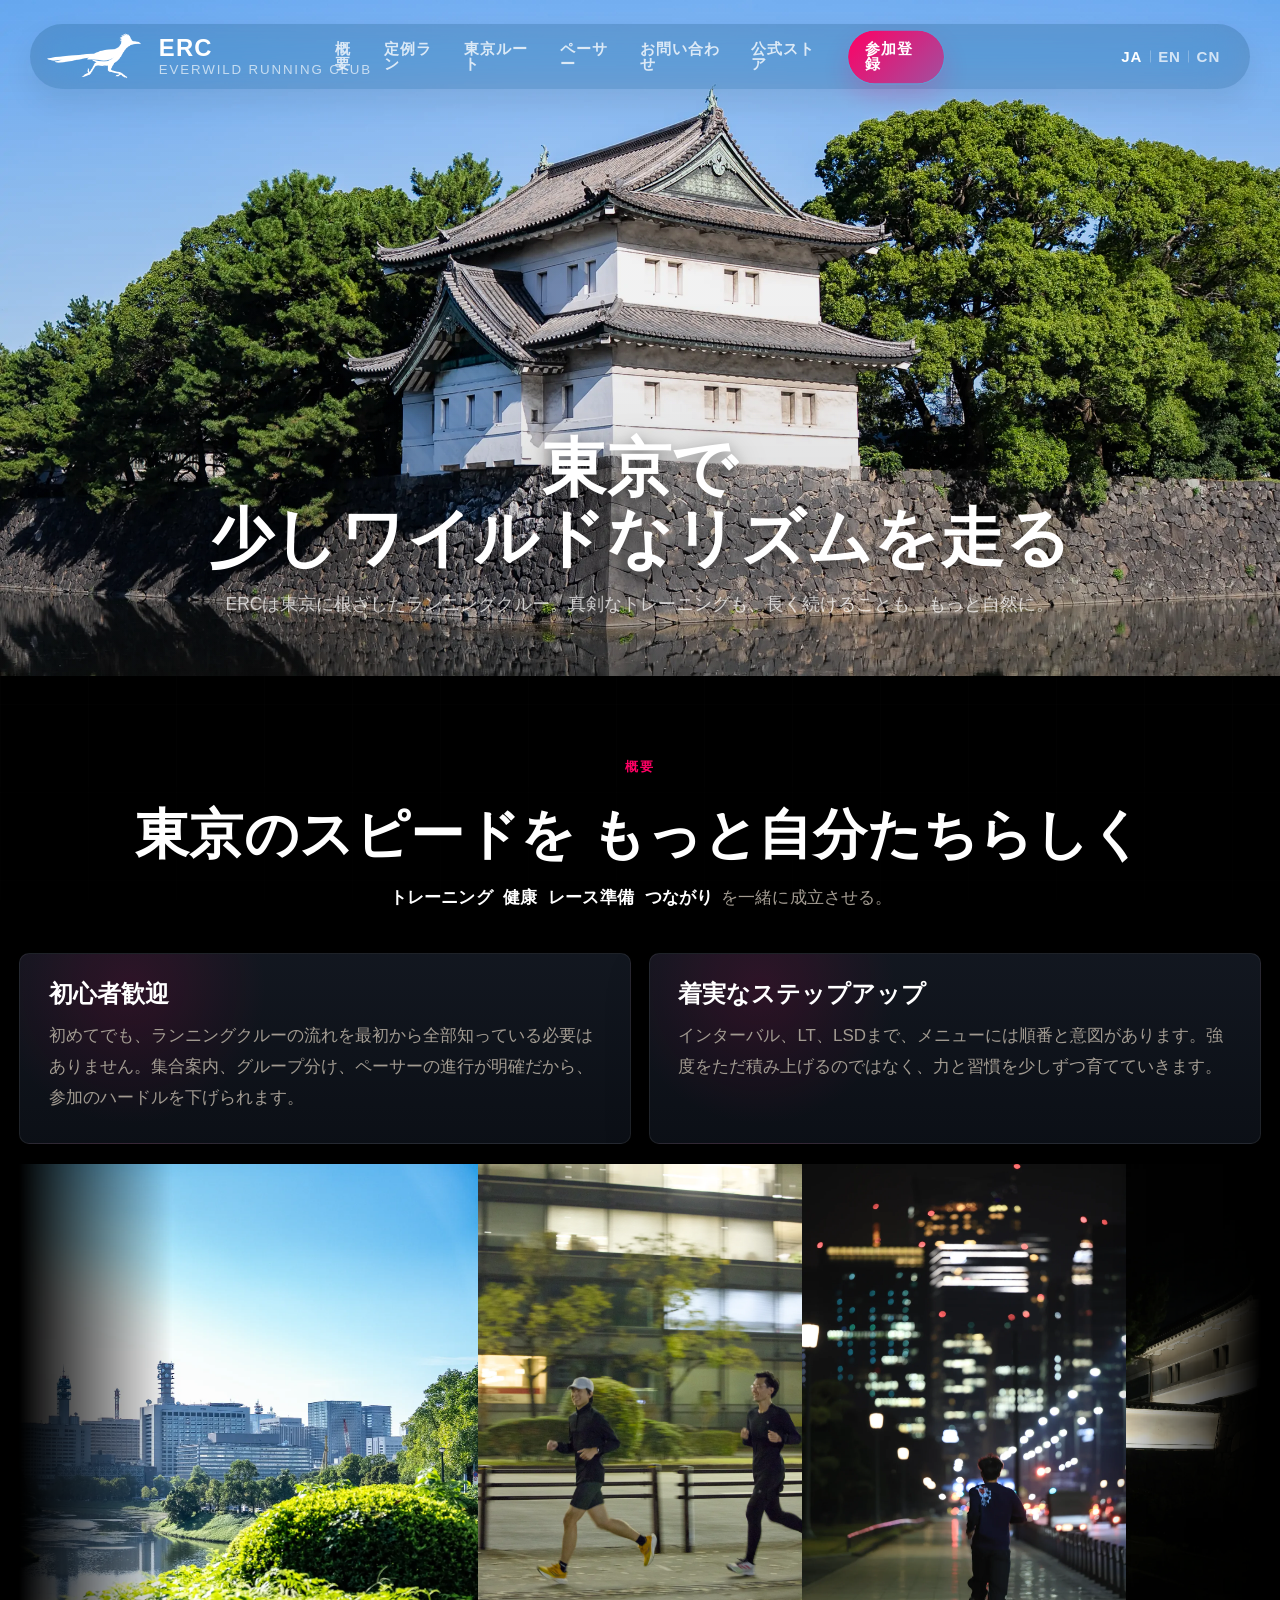
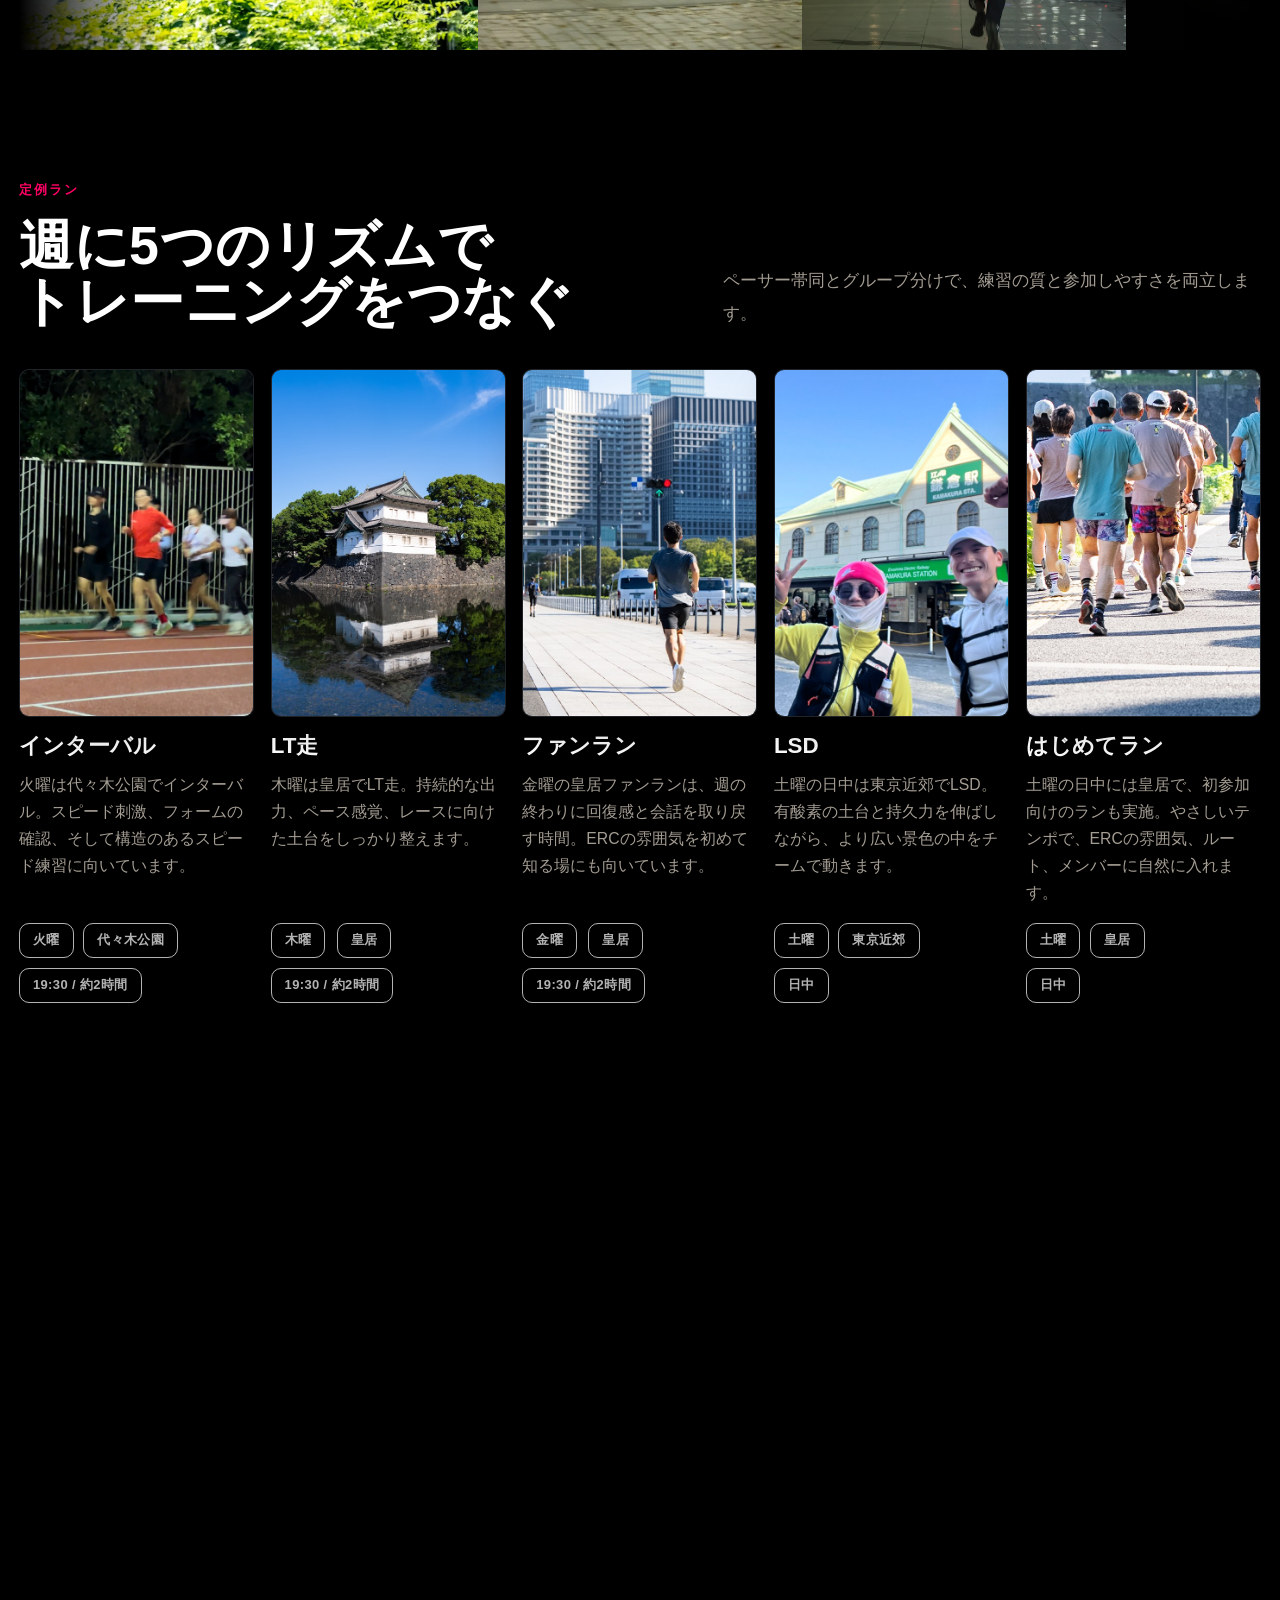
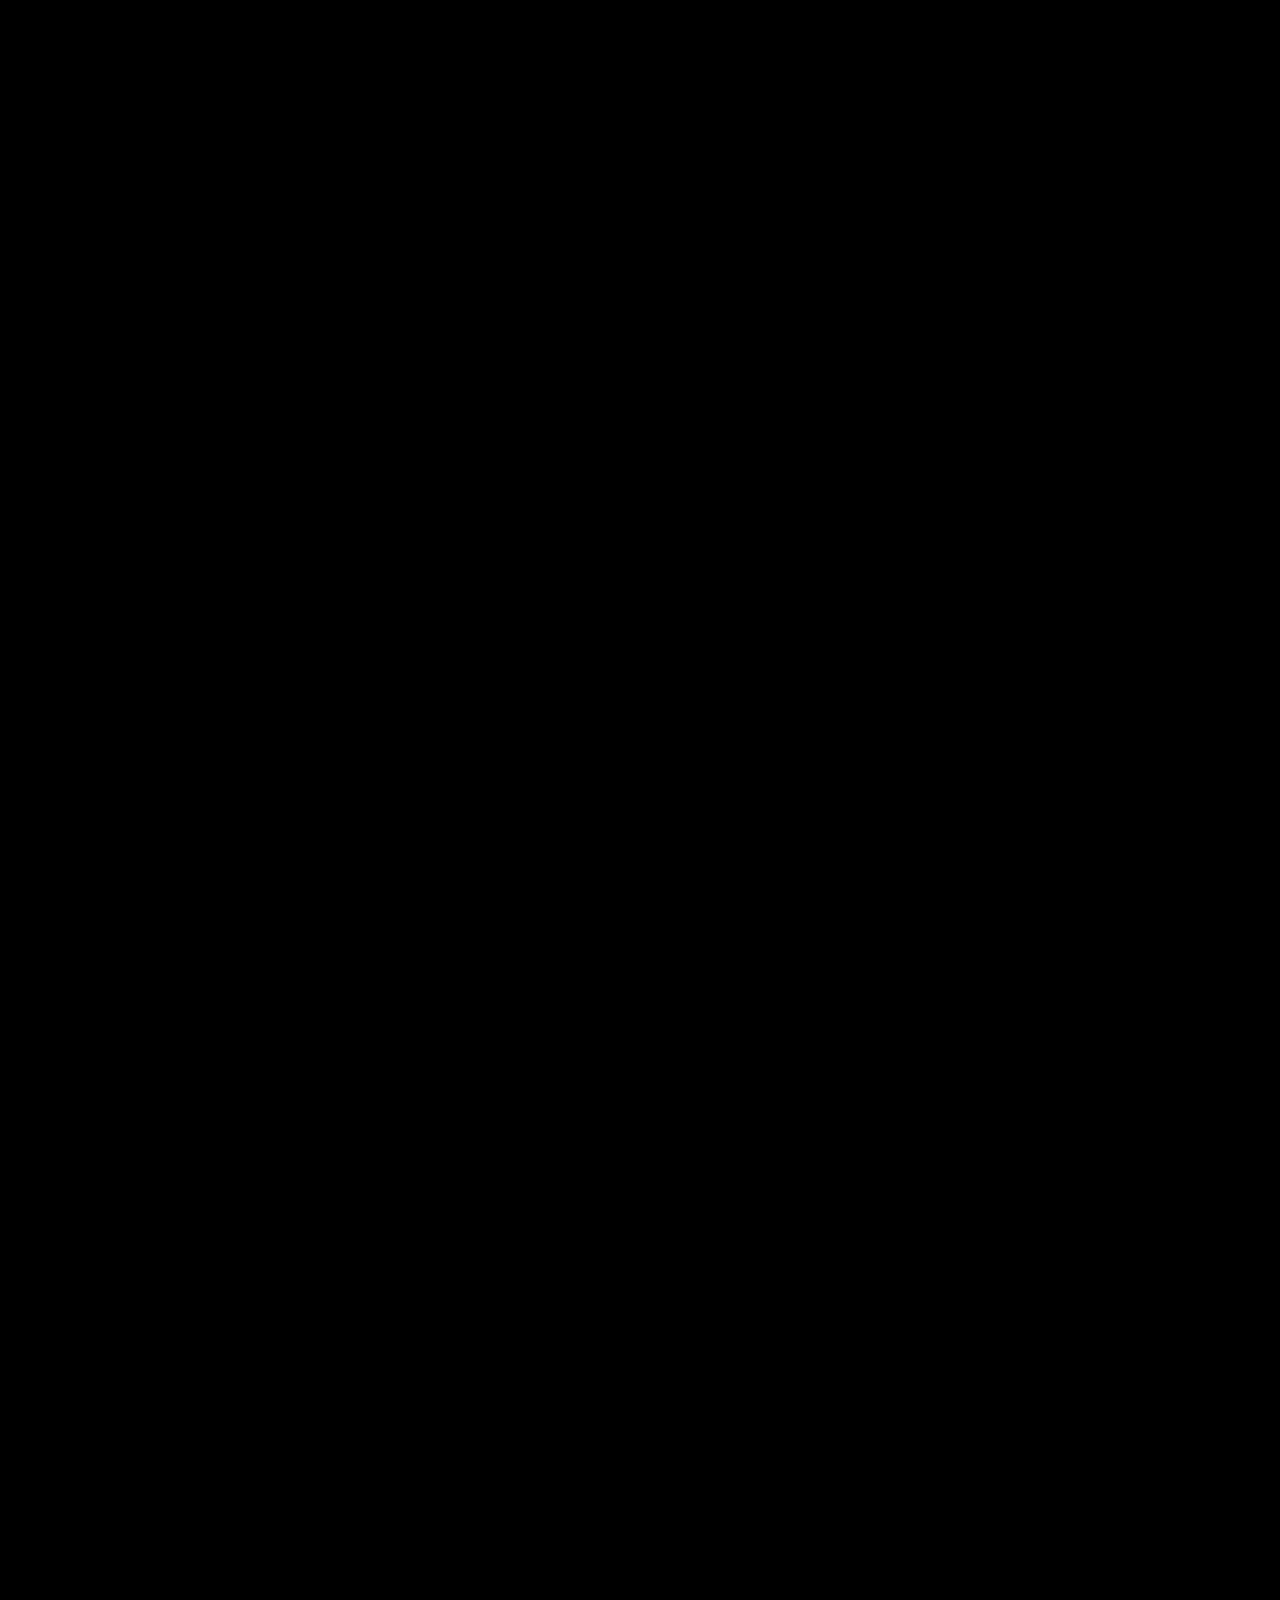
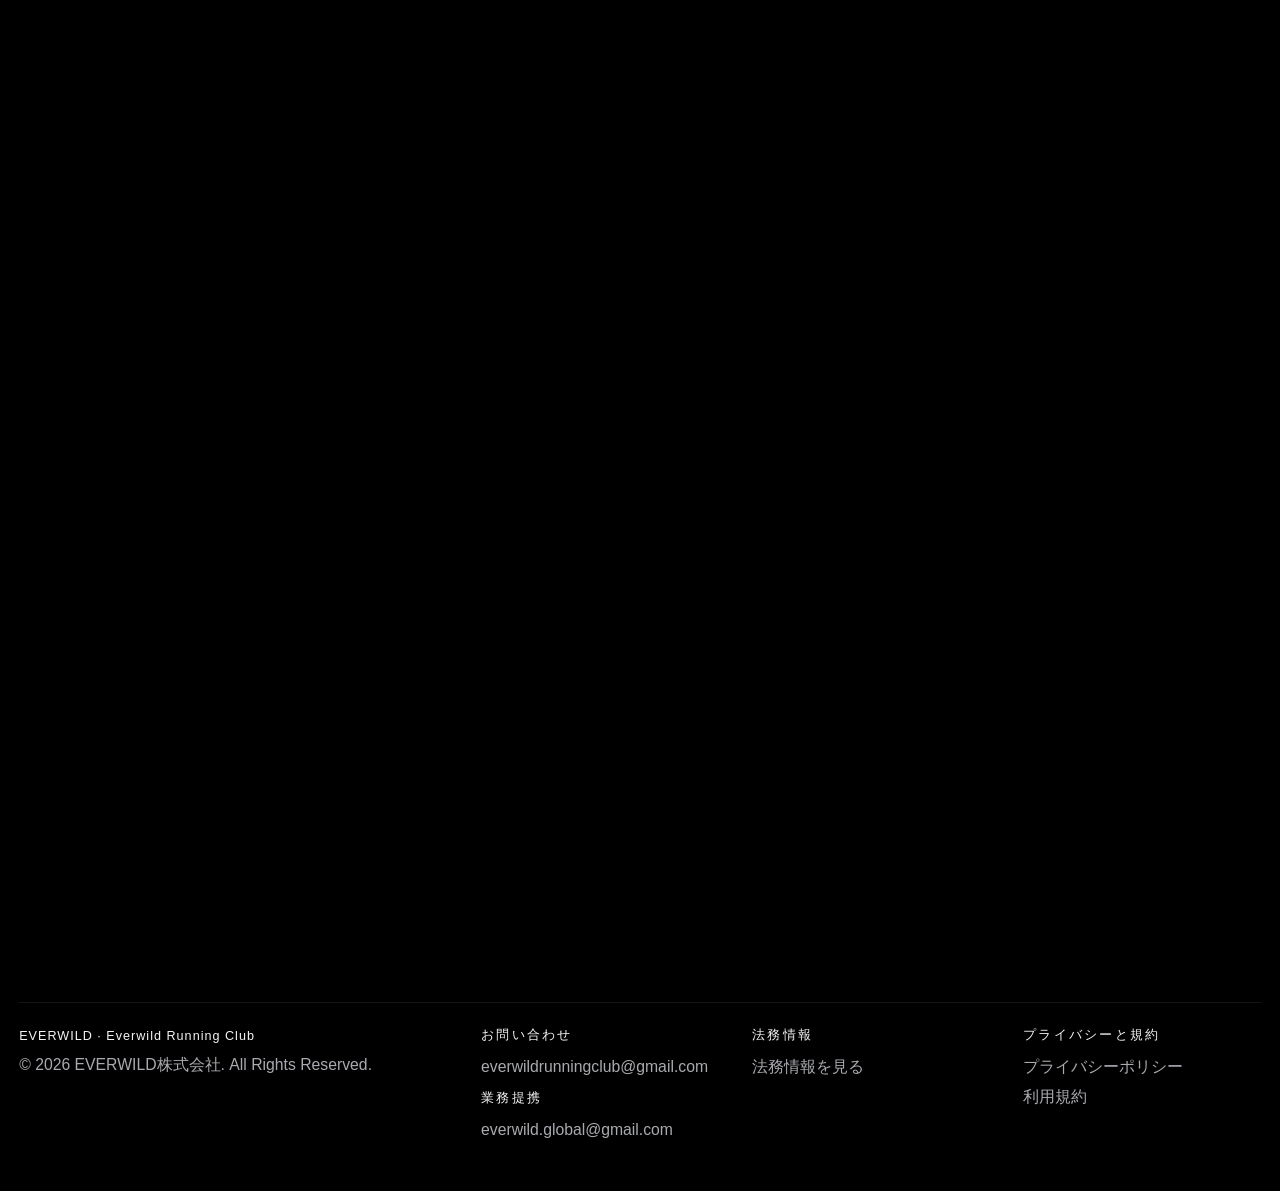
==== commit 4b4b310e: "Add files via upload" ====
--- a/everwild-runningclub/index.html
+++ b/everwild-runningclub/index.html
@@ -276,7 +276,6 @@
 
         <div class="pacer-grid">
           <article class="pacer-card" data-reveal>
-            <div class="pacer-photo pacer-photo--one" aria-hidden="true"></div>
             <h3 data-i18n-html="pacerTitleOne">Interval<br>Pacer</h3>
             <p data-i18n="pacerBodyOne">负责周二代代木间歇跑的带队和分组，让每一组都知道热身、主训练和恢复该怎么推进。</p>
             <div class="pacer-tags">
@@ -287,7 +286,6 @@
           </article>
 
           <article class="pacer-card" data-reveal>
-            <div class="pacer-photo pacer-photo--two" aria-hidden="true"></div>
             <h3 data-i18n-html="pacerTitleTwo">Threshold<br>Pacer</h3>
             <p data-i18n="pacerBodyTwo">负责周四皇居乳酸阈值跑的节奏控制，避免整队跑得过猛，也让训练更接近真正可持续的阈值刺激。</p>
             <div class="pacer-tags">
@@ -298,7 +296,6 @@
           </article>
 
           <article class="pacer-card" data-reveal>
-            <div class="pacer-photo pacer-photo--three" aria-hidden="true"></div>
             <h3 data-i18n-html="pacerTitleThree">Social<br>Pacer</h3>
             <p data-i18n="pacerBodyThree">负责周五皇居欢乐跑，让一周的训练在更轻松、更欢迎聊天的氛围里收尾，也最适合带第一次来的成员融入。</p>
             <div class="pacer-tags">
@@ -309,7 +306,6 @@
           </article>
 
           <article class="pacer-card" data-reveal>
-            <div class="pacer-photo pacer-photo--four" aria-hidden="true"></div>
             <h3 data-i18n-html="pacerTitleFour">LSD<br>领跑员</h3>
             <p data-i18n="pacerBodyFour">负责周六 LSD 分组和长距离节奏控制，让长距离队伍保持更稳定的执行。</p>
             <div class="pacer-tags">
--- a/everwild-runningclub/assets/css/pages/home.css
+++ b/everwild-runningclub/assets/css/pages/home.css
@@ -771,12 +771,12 @@
     }
 
     .pacer-card {
-      position: relative;
-      min-height: 23.5rem;
-      padding: 1.25rem;
+      position: relative;
+      min-height: 18.1rem;
+      padding: 1.25rem;
       border-radius: var(--card-radius);
-      overflow: hidden;
-      background: var(--surface);
+      overflow: hidden;
+      background: var(--surface);
       border: 1px solid rgba(255, 255, 255, 0.08);
       box-shadow: 0 18px 46px rgba(0, 0, 0, 0.18);
       display: flex;
@@ -785,58 +785,13 @@
       transition: transform 260ms ease, border-color 260ms ease, box-shadow 260ms ease;
     }
 
-    .pacer-card::before {
-      content: "";
-      position: absolute;
-      inset: auto 0 0 0;
-      height: 0.3rem;
-      background: linear-gradient(90deg, var(--brand-hot), var(--brand-shift));
-    }
-
-    .pacer-photo {
-      width: 100%;
-      aspect-ratio: 4 / 5;
-      border-radius: var(--card-radius);
-      position: relative;
-      overflow: hidden;
-      margin-bottom: 1rem;
-      background:
-        radial-gradient(circle at 18% 18%, rgba(255, 0, 100, 0.1), transparent 24%),
-        radial-gradient(circle at 82% 20%, rgba(160, 80, 160, 0.1), transparent 24%),
-        linear-gradient(180deg, rgba(18, 23, 31, 0.96), rgba(9, 12, 18, 0.98));
-      border: 1px dashed rgba(255, 255, 255, 0.14);
-      transition: transform 260ms ease, border-color 260ms ease, box-shadow 260ms ease, filter 260ms ease;
-    }
-
-    .pacer-photo::after {
+    .pacer-card::before {
       content: "";
       position: absolute;
-      inset: 0.85rem;
-      border-radius: var(--card-radius);
-      border: 1px solid rgba(255, 255, 255, 0.05);
-      pointer-events: none;
-    }
-
-    .pacer-photo--two {
-      background:
-        radial-gradient(circle at 24% 18%, rgba(160, 80, 160, 0.12), transparent 24%),
-        radial-gradient(circle at 78% 22%, rgba(255, 0, 100, 0.08), transparent 22%),
-        linear-gradient(180deg, rgba(18, 23, 31, 0.96), rgba(9, 12, 18, 0.98));
-    }
-
-    .pacer-photo--three {
-      background:
-        radial-gradient(circle at 20% 22%, rgba(255, 0, 100, 0.09), transparent 22%),
-        radial-gradient(circle at 72% 16%, rgba(160, 80, 160, 0.13), transparent 24%),
-        linear-gradient(180deg, rgba(18, 23, 31, 0.96), rgba(9, 12, 18, 0.98));
-    }
-
-    .pacer-photo--four {
-      background:
-        radial-gradient(circle at 16% 20%, rgba(160, 80, 160, 0.1), transparent 22%),
-        radial-gradient(circle at 80% 22%, rgba(255, 0, 100, 0.1), transparent 22%),
-        linear-gradient(180deg, rgba(18, 23, 31, 0.96), rgba(9, 12, 18, 0.98));
-    }
+      inset: auto 0 0 0;
+      height: 0.3rem;
+      background: linear-gradient(90deg, var(--brand-hot), var(--brand-shift));
+    }
 
     .pacer-card h3 {
       margin: 0 0 0.6rem;
@@ -1525,17 +1480,9 @@
       box-shadow: none;
     }
 
-    .pacer-card:hover .pacer-photo,
-    .pacer-card:focus-within .pacer-photo {
-      transform: translateY(-0.1rem) scale(1.015);
-      border-color: rgba(255, 255, 255, 0.2);
-      box-shadow: 0 18px 36px rgba(0, 0, 0, 0.22);
-      filter: saturate(1.04) contrast(1.03);
-    }
-
     [data-reveal] {
-      opacity: 0;
-      transform: translateY(32px);
+      opacity: 0;
+      transform: translateY(32px);
       transition: opacity 760ms cubic-bezier(0.22, 1, 0.36, 1), transform 760ms cubic-bezier(0.22, 1, 0.36, 1);
     }
 
